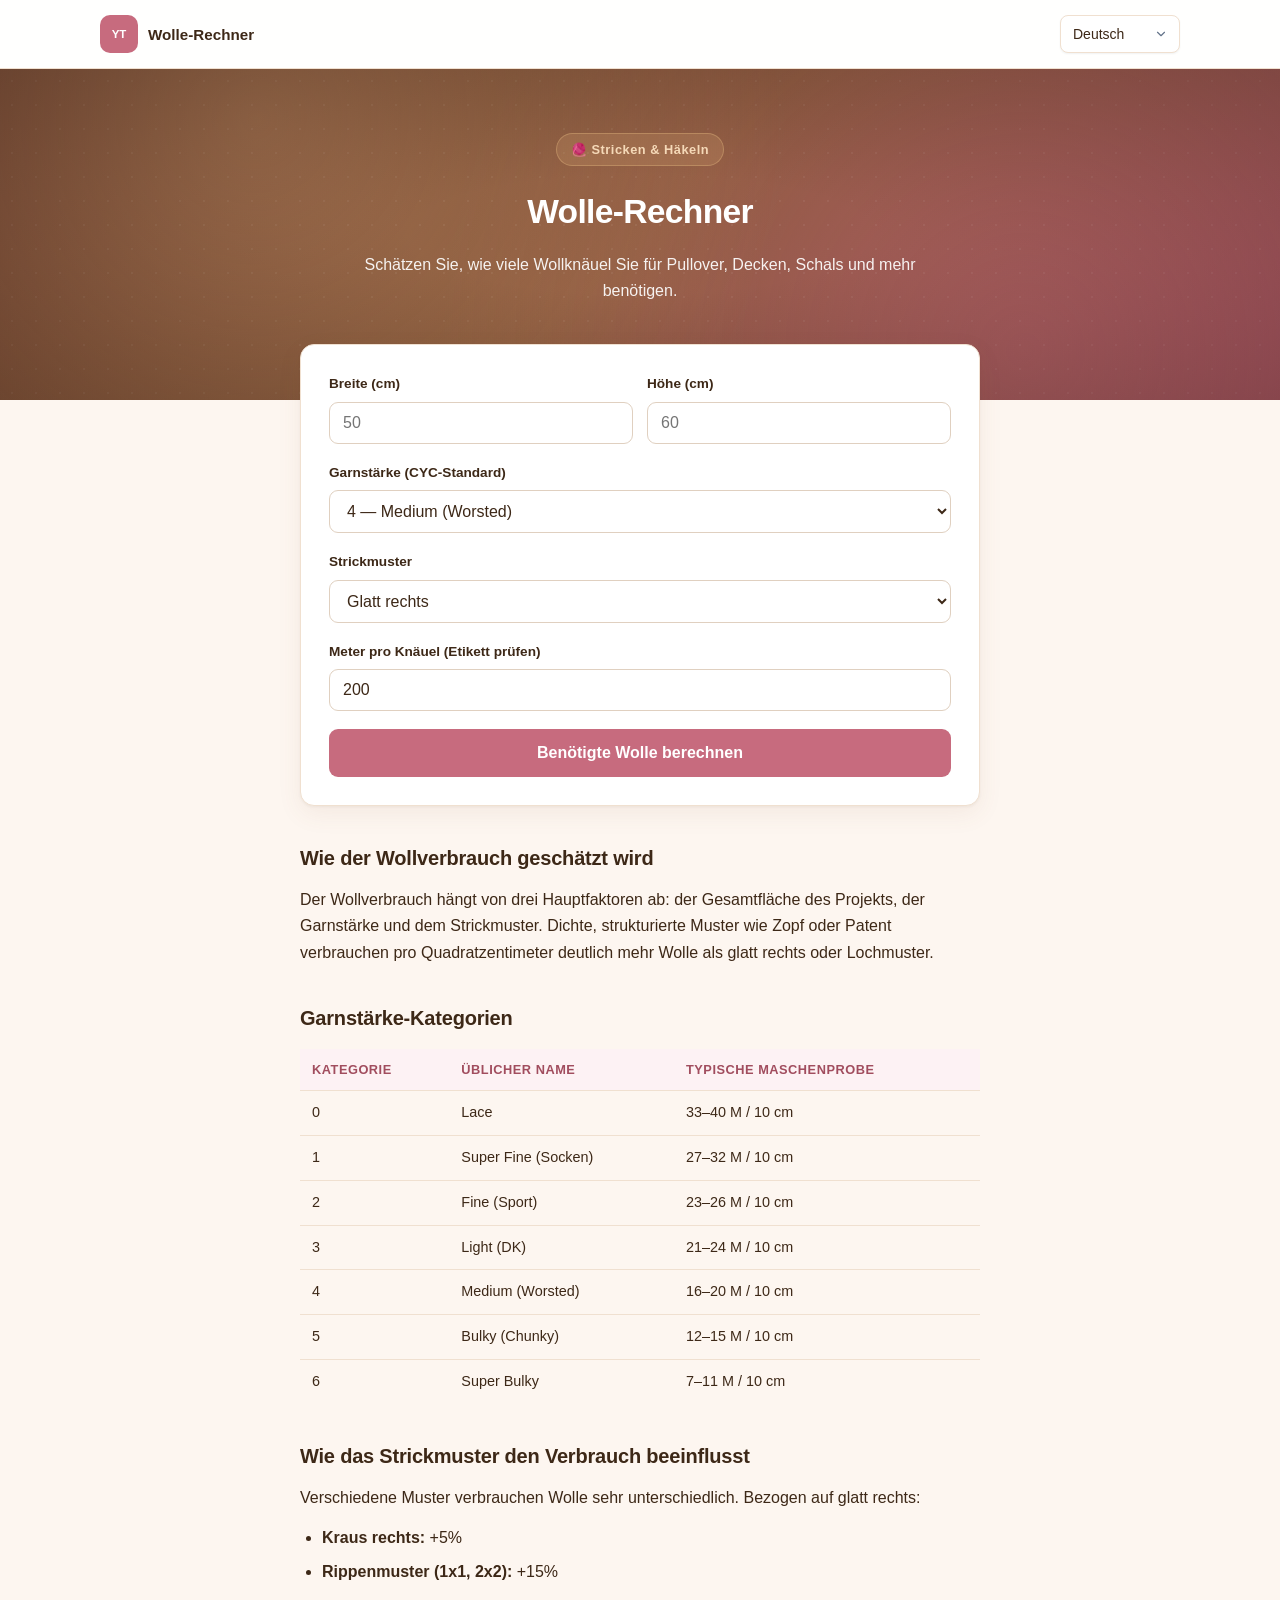
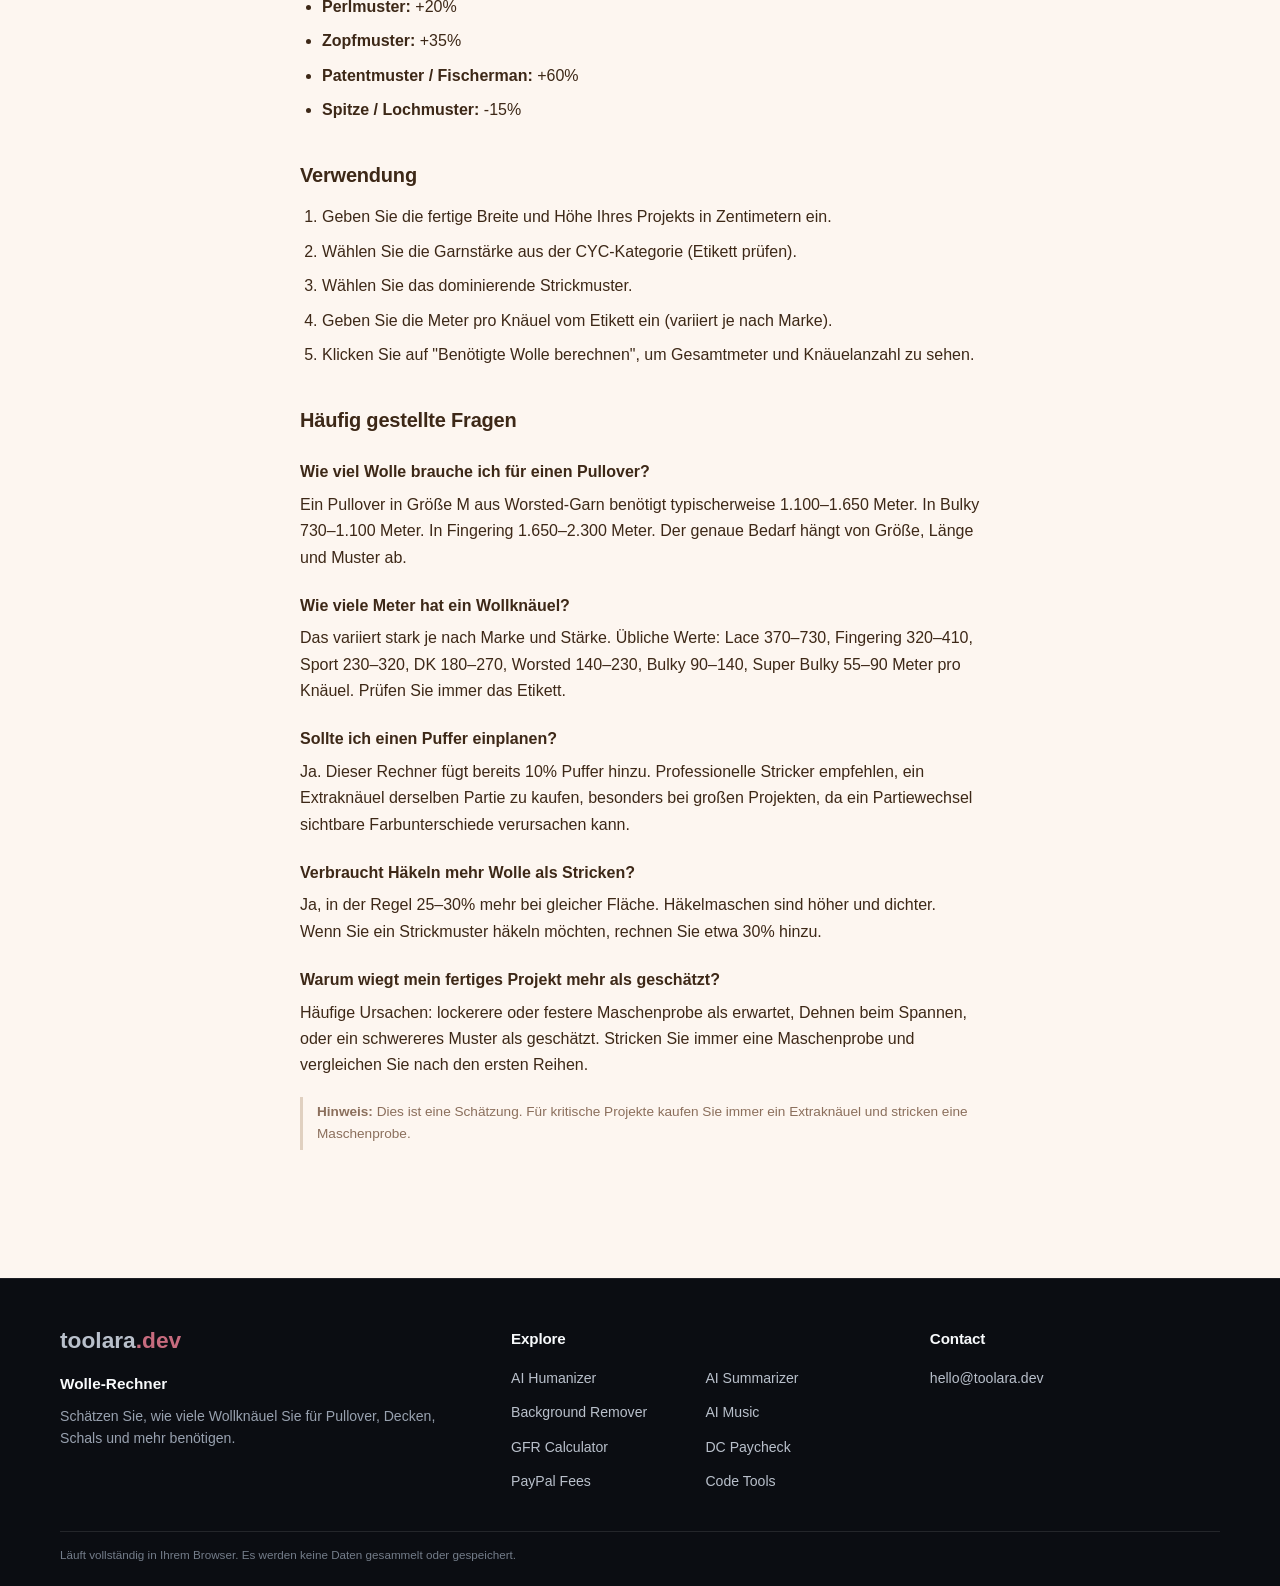
==== de/index.html @ 15fb98d1 "Use brand email in site contact links" ====
<!DOCTYPE html>
<html lang="de">
<head>
<meta charset="UTF-8">
<meta name="viewport" content="width=device-width, initial-scale=1.0">
<title>Wolle-Rechner — Wollknäuel für Strickprojekte schätzen</title>
<meta name="description" content="Kostenloser Wolle-Rechner. Geben Sie Projektgröße, Garnstärke, Strickmuster und Lauflänge pro Knäuel ein — der Rechner schätzt Garnmenge und Knäuelzahl inklusive Reserve. Für Pullover, Decken, Schals und mehr. Läuft vollständig im Browser, keine Datenübertragung.">
<meta name="keywords" content="yarn calculator, yarn yardage calculator, how much yarn do i need, yarn estimator, knitting yarn calculator, crochet yarn calculator">
<meta name="robots" content="index, follow, max-snippet:-1, max-image-preview:large">
<meta name="theme-color" content="#8b5a3c">

<link rel="canonical" href="https://yarn.toolara.dev/de/">
<link rel="alternate" hreflang="en" href="https://yarn.toolara.dev/">
<link rel="alternate" hreflang="zh-Hans" href="https://yarn.toolara.dev/zh/">
<link rel="alternate" hreflang="zh-Hant" href="https://yarn.toolara.dev/zh-tw/">
<link rel="alternate" hreflang="ja" href="https://yarn.toolara.dev/ja/">
<link rel="alternate" hreflang="ko" href="https://yarn.toolara.dev/ko/">
<link rel="alternate" hreflang="de" href="https://yarn.toolara.dev/de/">
<link rel="alternate" hreflang="ru" href="https://yarn.toolara.dev/ru/">
<link rel="alternate" hreflang="es" href="https://yarn.toolara.dev/es/">
<link rel="alternate" hreflang="x-default" href="https://yarn.toolara.dev/">

<meta property="og:type" content="website">
<meta property="og:title" content="Wolle-Rechner — Wollknäuel für Strickprojekte schätzen">
<meta property="og:description" content="Kostenloser Wolle-Rechner. Geben Sie Projektgröße, Garnstärke, Strickmuster und Lauflänge pro Knäuel ein — der Rechner schätzt Garnmenge und Knäuelzahl inklusive Reserve. Für Pullover, Decken, Schals und mehr. Läuft vollständig im Browser, keine Datenübertragung.">
<meta property="og:url" content="https://yarn.toolara.dev/de/">
<meta property="og:image" content="https://yarn.toolara.dev/og-image.png">
<meta property="og:image:width" content="1200">
<meta property="og:image:height" content="630">
<meta property="og:image:alt" content="Wolle-Rechner — Wollknäuel für Strickprojekte schätzen">
<meta property="og:locale" content="de_DE">
<meta name="twitter:card" content="summary_large_image">

<script type="application/ld+json">
{
  "@context": "https://schema.org",
  "@type": "WebApplication",
  "name": "Wolle-Rechner",
  "url": "https://yarn.toolara.dev/de/",
  "applicationCategory": "UtilityApplication",
  "operatingSystem": "Any",
  "inLanguage": "de",
  "description": "Kostenloser Wolle-Rechner. Geben Sie Projektgröße, Garnstärke, Strickmuster und Lauflänge pro Knäuel ein — der Rechner schätzt Garnmenge und Knäuelzahl inklusive Reserve. Für Pullover, Decken, Schals und mehr. Läuft vollständig im Browser, keine Datenübertragung.",
  "offers": { "@type": "Offer", "price": "0", "priceCurrency": "USD" }
}
</script>

<script>window.__FORCE_LANG__ = 'de';</script>
<link rel="stylesheet" href="/css/style.css">
</head>
<body>
<header class="site-header"><div class="site-header-inner"><a class="site-brand" href="/" aria-label="yarn-tree-calculator"><span class="site-brand-mark" aria-hidden="true">YT</span><span class="site-brand-name" data-i18n="title"></span></a><nav class="site-nav" aria-label="Site navigation"><select id="langSelect" onchange="setLang(this.value)" aria-label="Language">
      <option value="en">English</option>
      <option value="zh">简体中文</option>
      <option value="zh-TW">繁體中文</option>
      <option value="ja">日本語</option>
      <option value="ko">한국어</option>
      <option value="de">Deutsch</option>
      <option value="ru">Русский</option>
      <option value="es">Español</option>
    </select></nav></div></header>


<header class="hero">

  <div class="hero-inner">
    <div class="hero-badge" data-i18n="heroBadge">🧶 Stricken &amp; Häkeln</div>
    <h1 data-i18n="title">Wolle-Rechner</h1>
    <p data-i18n="subtitle">Schätzen Sie, wie viele Wollknäuel Sie für Pullover, Decken, Schals und mehr benötigen.</p>
  </div>
</header>

<main class="wrap">
  <section class="card">
    <h2 class="visually-hidden" data-i18n="calcHeading">Rechner</h2>

    <div class="row">
      <div>
        <label for="width" data-i18n="widthLabel">Breite (cm)</label>
        <input type="number" id="width" min="1" step="1" placeholder="50" inputmode="decimal">
      </div>
      <div>
        <label for="height" data-i18n="heightLabel">Höhe (cm)</label>
        <input type="number" id="height" min="1" step="1" placeholder="60" inputmode="decimal">
      </div>
    </div>

    <label for="weight" data-i18n="weightLabel">Garnstärke (CYC-Standard)</label>
    <select id="weight">
      <option value="lace" data-i18n="weightLace">0 — Lace</option>
      <option value="superfine" data-i18n="weightSuperfine">1 — Super Fine (Socken)</option>
      <option value="fine" data-i18n="weightFine">2 — Fine (Sport)</option>
      <option value="light" data-i18n="weightLight">3 — Light (DK)</option>
      <option value="medium" selected data-i18n="weightMedium">4 — Medium (Worsted)</option>
      <option value="bulky" data-i18n="weightBulky">5 — Bulky (Chunky)</option>
      <option value="superbulky" data-i18n="weightSuperbulky">6 — Super Bulky</option>
    </select>

    <label for="stitch" data-i18n="stitchLabel">Strickmuster</label>
    <select id="stitch">
      <option value="stockinette" selected data-i18n="stitchStockinette">Glatt rechts</option>
      <option value="garter" data-i18n="stitchGarter">Kraus rechts</option>
      <option value="ribbing" data-i18n="stitchRibbing">Rippenmuster (1x1, 2x2)</option>
      <option value="seed" data-i18n="stitchSeed">Perlmuster</option>
      <option value="cable" data-i18n="stitchCable">Zopfmuster</option>
      <option value="brioche" data-i18n="stitchBrioche">Patentmuster / Fischerman</option>
      <option value="lace" data-i18n="stitchLace">Spitze / Lochmuster</option>
    </select>

    <label for="skeinYardage" data-i18n="skeinLabel">Meter pro Knäuel (Etikett prüfen)</label>
    <input type="number" id="skeinYardage" min="10" step="10" placeholder="200" value="200" inputmode="decimal">

    <button class="calc" type="button" onclick="calculate()" data-i18n="calcBtn">Benötigte Wolle berechnen</button>

    <div id="result" role="region" aria-live="polite">
      <div class="result-label" data-i18n="resultLabel">Sie benötigen etwa</div>
      <div class="yardage"><span id="totalYards">—</span></div>
      <div class="freq-note" id="skeinNote"></div>

      <div class="breakdown">
        <div class="bd-row"><span data-i18n="bdArea">Projektfläche</span><strong id="bdArea">—</strong></div>
        <div data-i18n="bdWeight">Garnstärke</div>
        <div data-i18n="bdStitch">Strickmuster</div>
        <div data-i18n="bdBuffer">Puffer (10% hinzugefügt)</div>
        <div data-i18n="bdSkeins">Zu kaufende Knäuel</div>
      </div>
      <div class="result-disclaimer" data-i18n="resultDisclaimer">Nur eine Schätzung. Der tatsächliche Verbrauch hängt von Maschenprobe, Spannung und individuellem Stil ab. Kaufen Sie immer ein Knäuel extra.</div>
    </div>
  </section>

  <section>
    <h2 data-i18n="whatIsTitle">Wie der Wollverbrauch geschätzt wird</h2>
    <p data-i18n="whatIsText">Der Wollverbrauch hängt von drei Hauptfaktoren ab: der Gesamtfläche des Projekts, der Garnstärke und dem Strickmuster. Dichte, strukturierte Muster wie Zopf oder Patent verbrauchen pro Quadratzentimeter deutlich mehr Wolle als glatt rechts oder Lochmuster.</p>
  </section>

  <section>
    <h2 data-i18n="weightsTitle">Garnstärke-Kategorien</h2>
    <table>
      <thead>
        <tr><th data-i18n="thCat">Kategorie</th><th data-i18n="thName">Üblicher Name</th><th data-i18n="thGauge">Typische Maschenprobe</th></tr>
      </thead>
      <tbody>
        <tr><td>0</td><td data-i18n="weightLaceName">Lace</td><td>33–40 <span data-i18n="gaugeUnit">M / 10 cm</span></td></tr>
        <tr><td>1</td><td data-i18n="weightSuperfineName">Super Fine (Socken)</td><td>27–32 <span data-i18n="gaugeUnit">M / 10 cm</span></td></tr>
        <tr><td>2</td><td data-i18n="weightFineName">Fine (Sport)</td><td>23–26 <span data-i18n="gaugeUnit">M / 10 cm</span></td></tr>
        <tr><td>3</td><td data-i18n="weightLightName">Light (DK)</td><td>21–24 <span data-i18n="gaugeUnit">M / 10 cm</span></td></tr>
        <tr><td>4</td><td data-i18n="weightMediumName">Medium (Worsted)</td><td>16–20 <span data-i18n="gaugeUnit">M / 10 cm</span></td></tr>
        <tr><td>5</td><td data-i18n="weightBulkyName">Bulky (Chunky)</td><td>12–15 <span data-i18n="gaugeUnit">M / 10 cm</span></td></tr>
        <tr><td>6</td><td data-i18n="weightSuperbulkyName">Super Bulky</td><td>7–11 <span data-i18n="gaugeUnit">M / 10 cm</span></td></tr>
      </tbody>
    </table>
  </section>

  <section>
    <h2 data-i18n="patternsTitle">Wie das Strickmuster den Verbrauch beeinflusst</h2>
    <p data-i18n="patternsText">Verschiedene Muster verbrauchen Wolle sehr unterschiedlich. Bezogen auf glatt rechts:</p>
    <ul>
      <li data-i18n="patGarter"><strong>Kraus rechts:</strong> +5%</li>
      <li data-i18n="patRibbing"><strong>Rippenmuster (1x1, 2x2):</strong> +15%</li>
      <li data-i18n="patSeed"><strong>Perlmuster:</strong> +20%</li>
      <li data-i18n="patCable"><strong>Zopfmuster:</strong> +35%</li>
      <li data-i18n="patBrioche"><strong>Patentmuster / Fischerman:</strong> +60%</li>
      <li data-i18n="patLace"><strong>Spitze / Lochmuster:</strong> -15%</li>
    </ul>
  </section>

  <section>
    <h2 data-i18n="howToTitle">Verwendung</h2>
    <ol>
      <li data-i18n="howTo1">Geben Sie die fertige Breite und Höhe Ihres Projekts in Zentimetern ein.</li>
      <li data-i18n="howTo2">Wählen Sie die Garnstärke aus der CYC-Kategorie (Etikett prüfen).</li>
      <li data-i18n="howTo3">Wählen Sie das dominierende Strickmuster.</li>
      <li data-i18n="howTo4">Geben Sie die Meter pro Knäuel vom Etikett ein (variiert je nach Marke).</li>
      <li data-i18n="howTo5">Klicken Sie auf "Benötigte Wolle berechnen", um Gesamtmeter und Knäuelanzahl zu sehen.</li>
    </ol>
  </section>

  <section>
    <h2 data-i18n="faqTitle">Häufig gestellte Fragen</h2>
    <h3 data-i18n="faq1q">Wie viel Wolle brauche ich für einen Pullover?</h3>
    <p data-i18n="faq1a">Ein Pullover in Größe M aus Worsted-Garn benötigt typischerweise 1.100–1.650 Meter. In Bulky 730–1.100 Meter. In Fingering 1.650–2.300 Meter. Der genaue Bedarf hängt von Größe, Länge und Muster ab.</p>

    <h3 data-i18n="faq2q">Wie viele Meter hat ein Wollknäuel?</h3>
    <p data-i18n="faq2a">Das variiert stark je nach Marke und Stärke. Übliche Werte: Lace 370–730, Fingering 320–410, Sport 230–320, DK 180–270, Worsted 140–230, Bulky 90–140, Super Bulky 55–90 Meter pro Knäuel. Prüfen Sie immer das Etikett.</p>

    <h3 data-i18n="faq3q">Sollte ich einen Puffer einplanen?</h3>
    <p data-i18n="faq3a">Ja. Dieser Rechner fügt bereits 10% Puffer hinzu. Professionelle Stricker empfehlen, ein Extraknäuel derselben Partie zu kaufen, besonders bei großen Projekten, da ein Partiewechsel sichtbare Farbunterschiede verursachen kann.</p>

    <h3 data-i18n="faq4q">Verbraucht Häkeln mehr Wolle als Stricken?</h3>
    <p data-i18n="faq4a">Ja, in der Regel 25–30% mehr bei gleicher Fläche. Häkelmaschen sind höher und dichter. Wenn Sie ein Strickmuster häkeln möchten, rechnen Sie etwa 30% hinzu.</p>

    <h3 data-i18n="faq5q">Warum wiegt mein fertiges Projekt mehr als geschätzt?</h3>
    <p data-i18n="faq5a">Häufige Ursachen: lockerere oder festere Maschenprobe als erwartet, Dehnen beim Spannen, oder ein schwereres Muster als geschätzt. Stricken Sie immer eine Maschenprobe und vergleichen Sie nach den ersten Reihen.</p>

    <div class="disclaimer" data-i18n="disclaimer"><strong>Hinweis:</strong> Dies ist eine Schätzung. Für kritische Projekte kaufen Sie immer ein Extraknäuel und stricken eine Maschenprobe.</div>
  </section>
</main>

<footer class="footer site-footer">
<div class="site-footer-inner">
<div class="site-footer-grid">
<section class="site-footer-column">
<a class="site-footer-wordmark" href="https://toolara.dev/" aria-label="toolara.dev">toolara<span class="tld">.dev</span></a>
<p class="site-footer-site-name" data-i18n="title">Wolle-Rechner</p>
<p class="site-footer-description" data-i18n="subtitle">Schätzen Sie, wie viele Wollknäuel Sie für Pullover, Decken, Schals und mehr benötigen.</p>
</section>
<section class="site-footer-column"><h2 class="site-footer-heading">Explore</h2><nav class="site-footer-links" aria-label="Explore sites"><a href="https://humanize.toolara.dev/">AI Humanizer</a>
<a href="https://summarize.toolara.dev/">AI Summarizer</a>
<a href="https://background.toolara.dev/">Background Remover</a>
<a href="https://music.toolara.dev/">AI Music</a>
<a href="https://gfr.toolara.dev/">GFR Calculator</a>
<a href="https://dc-pay.toolara.dev/">DC Paycheck</a>
<a href="https://paypal.toolara.dev/">PayPal Fees</a>
<a href="https://devtools.toolara.dev/">Code Tools</a></nav></section>
<section class="site-footer-column"><h2 class="site-footer-heading">Contact</h2><p class="site-footer-contact"><a href="mailto:hello@toolara.dev">hello@toolara.dev</a></p></section>
</div>
<div class="site-footer-bottom"><p class="site-footer-privacy" data-i18n="footer">Läuft vollständig in Ihrem Browser. Es werden keine Daten gesammelt oder gespeichert.</p></div>
</div>
</footer>

<script src="/js/i18n.js"></script>
<script src="/js/calculator.js"></script>
</body>
</html>
---- css/style.css ----
:root {
  --bg: #fdf6f0; --card: #ffffff; --text: #3d2817; --muted: #8b6f5c;
  --accent: #c76b7e; --accent-dark: #a14d5e; --yarn: #8b5a3c; --gold: #d4a574;
  --border: #f0e0d0; --radius: 14px;
  --shadow: 0 1px 3px rgba(61,40,23,0.05), 0 8px 24px rgba(139,90,60,0.08);
}
* { box-sizing: border-box; }
html { scroll-behavior: smooth; }
body { margin: 0; font-family: -apple-system, BlinkMacSystemFont, "Segoe UI", "PingFang SC", "Hiragino Sans GB", "Microsoft YaHei", "Noto Sans CJK SC", Roboto, sans-serif; background: var(--bg); color: var(--text); line-height: 1.65; -webkit-font-smoothing: antialiased; }
.visually-hidden { position: absolute; width: 1px; height: 1px; padding: 0; margin: -1px; overflow: hidden; clip: rect(0,0,0,0); white-space: nowrap; border: 0; }

/* ---------- Hero ---------- */
.hero {
  position: relative;
  overflow: hidden;
  color: #fff;
  padding: 64px 20px 96px;
  background:
    radial-gradient(circle at 20% 15%, rgba(212,165,116,0.35) 0%, transparent 50%),
    radial-gradient(circle at 80% 85%, rgba(199,107,126,0.32) 0%, transparent 55%),
    linear-gradient(135deg, #6b3d2e 0%, #8b5a3c 50%, #a14d5e 100%);
}
.hero::before {
  content: "";
  position: absolute; inset: 0;
  background-image:
    radial-gradient(rgba(255,255,255,0.08) 1.5px, transparent 1.5px);
  background-size: 24px 24px;
  opacity: 0.7;
  pointer-events: none;
}
.hero::after {
  content: "";
  position: absolute; inset: 0;
  background: radial-gradient(ellipse at center, transparent 25%, rgba(61,40,23,0.30) 100%);
  pointer-events: none;
}
.hero-inner { max-width: 720px; margin: 0 auto; position: relative; z-index: 2; text-align: center; }
.hero-badge {
  display: inline-block;
  background: rgba(212,165,116,0.22);
  border: 1px solid rgba(212,165,116,0.5);
  color: #f5d9b8;
  padding: 5px 14px;
  border-radius: 999px;
  font-size: 0.8rem;
  font-weight: 600;
  letter-spacing: 0.04em;
  margin-bottom: 18px;
}
.hero h1 { font-size: 2.1rem; margin: 0 0 12px; font-weight: 800; letter-spacing: -0.02em; }
.hero p { margin: 0 auto; opacity: 0.92; font-size: 1rem; max-width: 560px; }

/* ---------- Lang switcher ---------- */
.lang-switch { position: absolute; top: 16px; right: 16px; z-index: 3; }
.lang-switch select {
  appearance: none; -webkit-appearance: none;
  background-color: rgba(255,255,255,0.15);
  background-image: url("data:image/svg+xml;charset=UTF-8,%3csvg xmlns='http://www.w3.org/2000/svg' viewBox='0 0 24 24' fill='none' stroke='white' stroke-width='2' stroke-linecap='round' stroke-linejoin='round'%3e%3cpolyline points='6 9 12 15 18 9'%3e%3c/polyline%3e%3c/svg%3e");
  background-repeat: no-repeat; background-position: right 10px center; background-size: 14px;
  border: 1px solid rgba(255,255,255,0.3);
  color: #fff; padding: 7px 32px 7px 12px; border-radius: 8px;
  font-size: 0.85rem; font-family: inherit; cursor: pointer;
}
.lang-switch select:hover { background-color: rgba(255,255,255,0.28); }
.lang-switch select option { color: #3d2817; background: #fff; }

/* ---------- Layout ---------- */
.wrap { max-width: 720px; margin: -56px auto 0; padding: 0 20px 64px; position: relative; z-index: 2; }
.card { background: var(--card); border: 1px solid var(--border); border-radius: var(--radius); padding: 28px; margin-bottom: 22px; box-shadow: var(--shadow); }

label { display: block; font-weight: 600; font-size: 0.85rem; margin-bottom: 6px; }
input, select { width: 100%; padding: 11px 13px; border: 1px solid #e0d0c0; border-radius: 9px; font-size: 1rem; margin-bottom: 18px; background: #fff; color: var(--text); transition: border-color 0.15s, box-shadow 0.15s; font-family: inherit; }
input:focus, select:focus { outline: none; border-color: var(--accent); box-shadow: 0 0 0 3px rgba(199,107,126,0.15); }
.row { display: flex; gap: 14px; }
.row > div { flex: 1; }
button.calc { width: 100%; padding: 15px; background: var(--accent); color: #fff; border: none; border-radius: 9px; font-size: 1rem; font-weight: 600; cursor: pointer; transition: background 0.15s, transform 0.1s; font-family: inherit; }
button.calc:hover { background: var(--accent-dark); }
button.calc:active { transform: scale(0.99); }

/* ---------- Result ---------- */
#result { margin-top: 24px; padding: 24px; border-radius: 14px; background: linear-gradient(135deg, #fdf2f4 0%, #fdf6f0 100%); border: 2px solid var(--accent); display: none; animation: fadeIn 0.35s ease; }
#result.show { display: block; }
@keyframes fadeIn { from { opacity: 0; transform: translateY(8px); } to { opacity: 1; transform: none; } }
.result-label { font-size: 0.78rem; text-transform: uppercase; letter-spacing: 0.07em; font-weight: 700; color: #a14d5e; margin-bottom: 4px; }
.yardage { font-size: 2.8rem; font-weight: 800; color: #6b3d2e; line-height: 1; letter-spacing: -0.02em; }
.yardage::after { content: " yards"; font-size: 1rem; font-weight: 500; color: var(--muted); margin-left: 6px; }
.freq-note { font-size: 0.9rem; color: #a14d5e; margin-top: 8px; font-weight: 600; }
.breakdown { margin-top: 20px; padding-top: 16px; border-top: 1px solid rgba(199,107,126,0.20); }
.bd-row { display: flex; justify-content: space-between; padding: 6px 0; font-size: 0.9rem; color: #6b3d2e; }
.bd-row strong { color: #3d2817; font-weight: 600; }
.result-disclaimer { margin-top: 16px; padding-top: 12px; border-top: 1px solid rgba(199,107,126,0.15); font-size: 0.78rem; color: var(--muted); }

/* ---------- Content ---------- */
h2 { font-size: 1.25rem; margin: 36px 0 12px; letter-spacing: -0.01em; }
h3 { font-size: 1rem; margin: 22px 0 6px; }
p { margin: 0 0 14px; }
ul, ol { margin: 0 0 16px; padding-left: 22px; }
li { margin-bottom: 8px; line-height: 1.65; }
table { width: 100%; border-collapse: collapse; font-size: 0.9rem; margin: 14px 0; }
th, td { text-align: left; padding: 10px 12px; border-bottom: 1px solid #f0e0d0; }
th { background: #fdf2f4; font-weight: 600; font-size: 0.8rem; text-transform: uppercase; letter-spacing: 0.04em; color: #a14d5e; }
tr:last-child td { border-bottom: none; }
.disclaimer { font-size: 0.85rem; color: var(--muted); border-left: 3px solid #e0d0c0; padding: 4px 0 4px 14px; margin-top: 18px; }
.footer { text-align: center; font-size: 0.8rem; color: var(--muted); padding: 24px 20px 48px; }

@media (max-width: 560px) {
  .hero { padding: 48px 16px 80px; }
  .hero h1 { font-size: 1.5rem; }
  .lang-switch { position: static; display: flex; justify-content: center; margin-bottom: 16px; }
  .wrap { padding: 0 14px 48px; }
  .card { padding: 20px; }
  .row { flex-direction: column; gap: 0; }
  .yardage { font-size: 2.2rem; }
}
/* Toolara site navigation */
.site-header { position: relative; z-index: 10; background: rgba(255,255,255,0.96); border-bottom: 1px solid var(--border, #e2e8f0); }
.site-header-inner { max-width: 1120px; min-height: 68px; margin: 0 auto; padding: 10px 20px; display: flex; align-items: center; justify-content: space-between; gap: 20px; }
.site-brand { min-width: 0; display: flex; align-items: center; gap: 10px; color: var(--text, #0f1c2e); text-decoration: none; font-weight: 700; }
.site-brand-mark { width: 38px; height: 38px; flex: 0 0 38px; display: grid; place-items: center; border-radius: 10px; background: var(--accent, #2563eb); color: #fff; font-size: 0.72rem; font-weight: 800; }
.site-brand-name { font-size: 0.95rem; line-height: 1.25; }
.site-nav { display: flex; align-items: center; gap: 10px; }
.site-nav-link { padding: 8px 12px; border: 1px solid var(--border, #e2e8f0); border-radius: 8px; background: #fff; color: var(--accent-dark, var(--accent, #1d4ed8)); text-decoration: none; white-space: nowrap; font-size: 0.875rem; font-weight: 650; transition: background 0.15s, border-color 0.15s; }
.site-nav-link:hover { background: var(--bg, #f8fafc); border-color: var(--accent, #2563eb); }
.site-nav select { appearance: none; -webkit-appearance: none; width: auto; min-width: 120px; height: 38px; margin: 0; padding: 8px 34px 8px 12px; border: 1px solid var(--border, #e2e8f0); border-radius: 8px; background-color: #fff; background-image: url("data:image/svg+xml;charset=UTF-8,%3csvg xmlns='http://www.w3.org/2000/svg' viewBox='0 0 24 24' fill='none' stroke='%2364748b' stroke-width='2' stroke-linecap='round' stroke-linejoin='round'%3e%3cpolyline points='6 9 12 15 18 9'%3e%3c/polyline%3e%3c/svg%3e"); background-repeat: no-repeat; background-position: right 11px center; background-size: 14px; color: var(--text, #0f1c2e); font-family: inherit; font-size: 0.875rem; line-height: 1.2; cursor: pointer; box-shadow: 0 1px 2px rgba(15, 28, 46, 0.06); transition: border-color 0.15s, box-shadow 0.15s; }
.site-nav select:hover { border-color: var(--accent, #2563eb); }
.site-nav select:focus-visible { outline: 2px solid var(--accent, #2563eb); outline-offset: 2px; }
.site-nav select option { color: #0f1c2e; background: #fff; }
@media (max-width: 560px) {
  .site-header-inner { min-height: 0; padding: 10px 14px; flex-wrap: wrap; gap: 10px; }
  .site-brand { flex: 1 1 100%; }
  .site-nav { width: 100%; justify-content: space-between; gap: 8px; }
  .site-nav select { min-width: 118px; }
}

.site-footer { margin-top: 64px !important; padding: 48px 24px 22px !important; background: #0b0d12 !important; border-top: 1px solid rgba(255,255,255,0.08) !important; color: #a6adbb !important; text-align: left !important; font-size: 0.88rem !important; line-height: 1.6; }
.site-footer-inner { max-width: 1160px; margin: 0 auto; }
.site-footer-grid { display: grid; grid-template-columns: minmax(0,1.25fr) minmax(280px,1.15fr) minmax(220px,0.9fr); gap: 48px; }
.site-footer-column { min-width: 0; }
.site-footer-wordmark { display: inline-flex; align-items: baseline; color: #f8fafc !important; font-size: 1.42rem; font-weight: 850; line-height: 1.15; text-decoration: none; }
.site-footer-wordmark .tld { color: var(--accent, #3b82f6); }
.site-footer-site-name { margin: 18px 0 0 !important; color: #f8fafc; font-size: 0.96rem; font-weight: 700; }
.site-footer-heading { margin: 0 0 16px !important; color: #f8fafc; font-size: 0.95rem; font-weight: 650; }
.site-footer-description { max-width: 420px; margin: 8px 0 0 !important; color: #98a1af; }
.site-footer-links { display: grid; grid-template-columns: repeat(2,minmax(0,1fr)); gap: 12px 18px; }
.site-footer-contact { margin: 0 !important; color: #b9c0cb; overflow-wrap: anywhere; }
.site-footer a { color: #b9c0cb !important; text-decoration: none; }
.site-footer a:hover { color: #fff !important; text-decoration: underline; }
.site-footer-bottom { margin-top: 38px; padding-top: 14px; border-top: 1px solid rgba(255,255,255,0.1); color: #747d8a; font-size: 0.73rem; line-height: 1.5; }
.site-footer-bottom p { margin: 0; }
@media (max-width: 960px) { .site-footer-grid { grid-template-columns: repeat(2,minmax(0,1fr)); gap: 34px; } .site-footer-column:first-child { grid-column: 1 / -1; } }
@media (max-width: 760px) { .site-footer { padding: 36px 20px 20px !important; } .site-footer-grid { grid-template-columns: 1fr; gap: 28px; } .site-footer-column:first-child { grid-column: auto; } .site-footer-links { gap: 10px 14px; } .site-footer-bottom { margin-top: 28px; } }
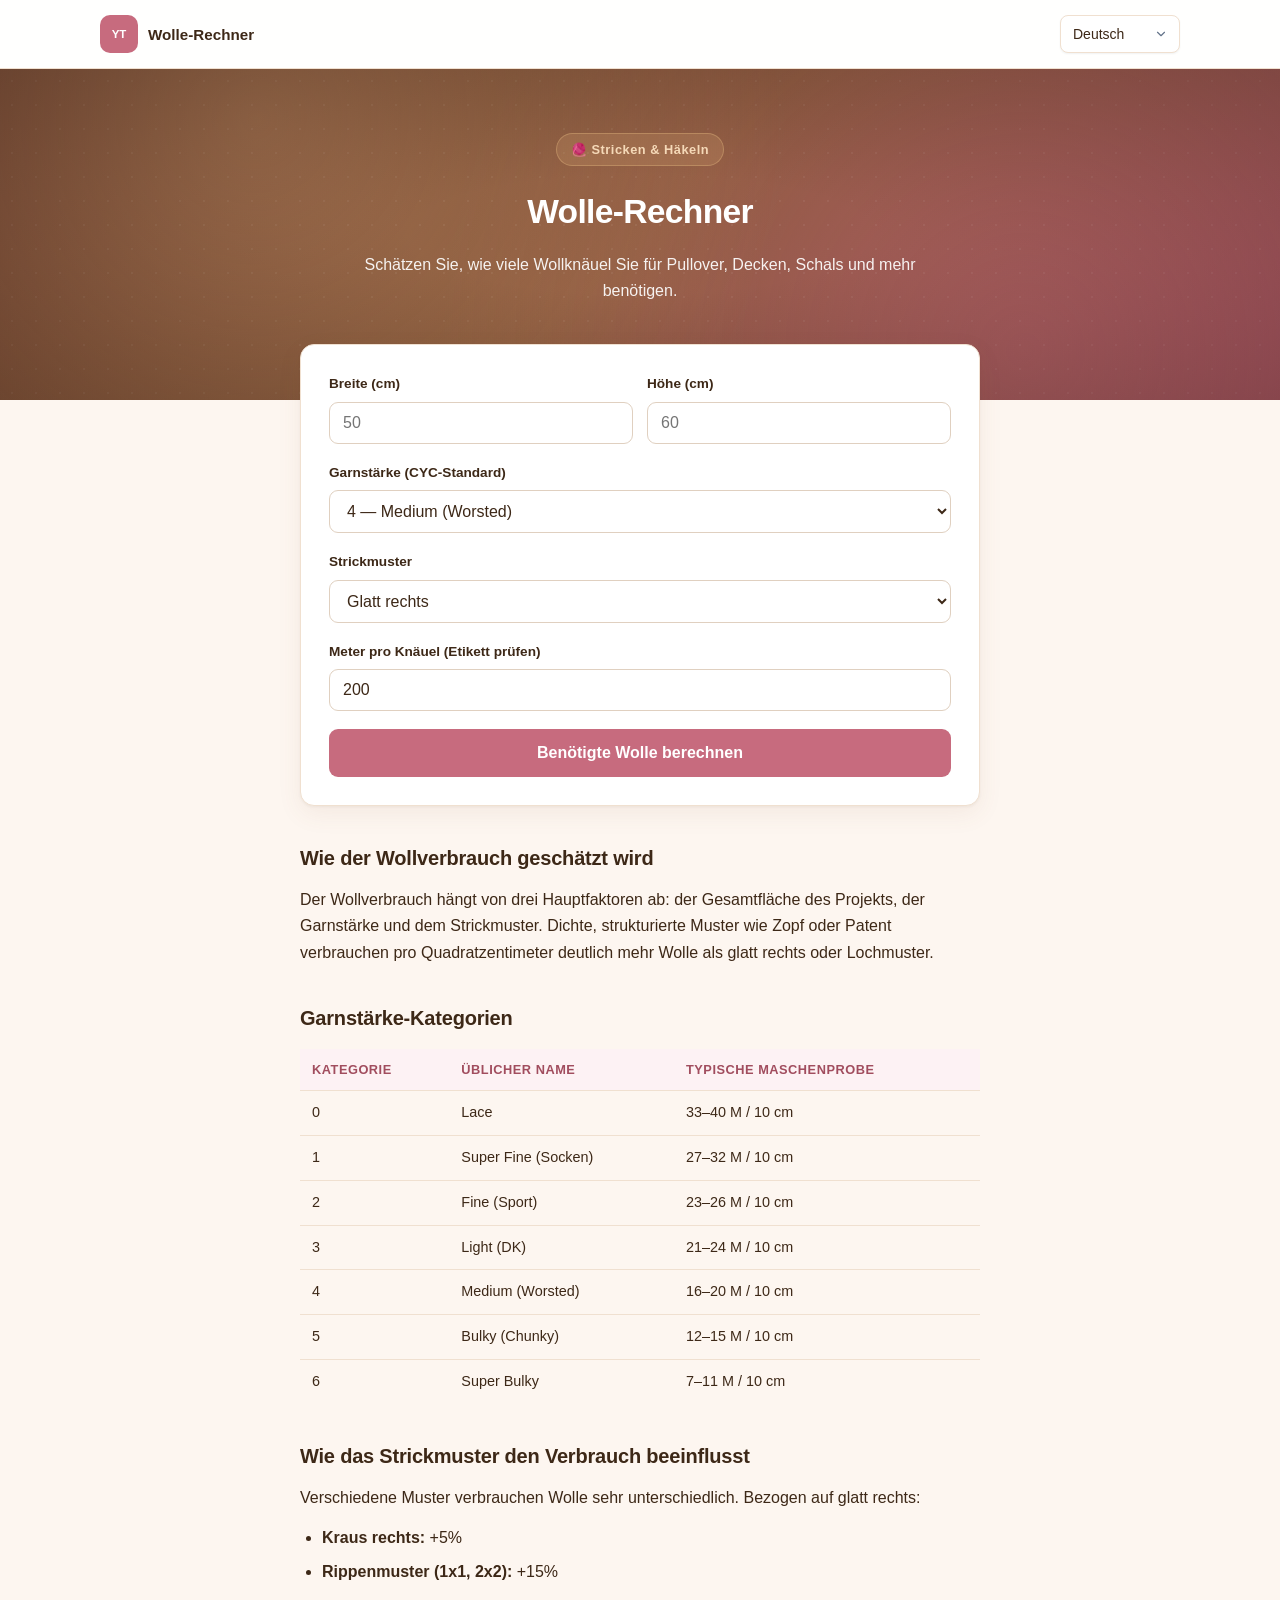
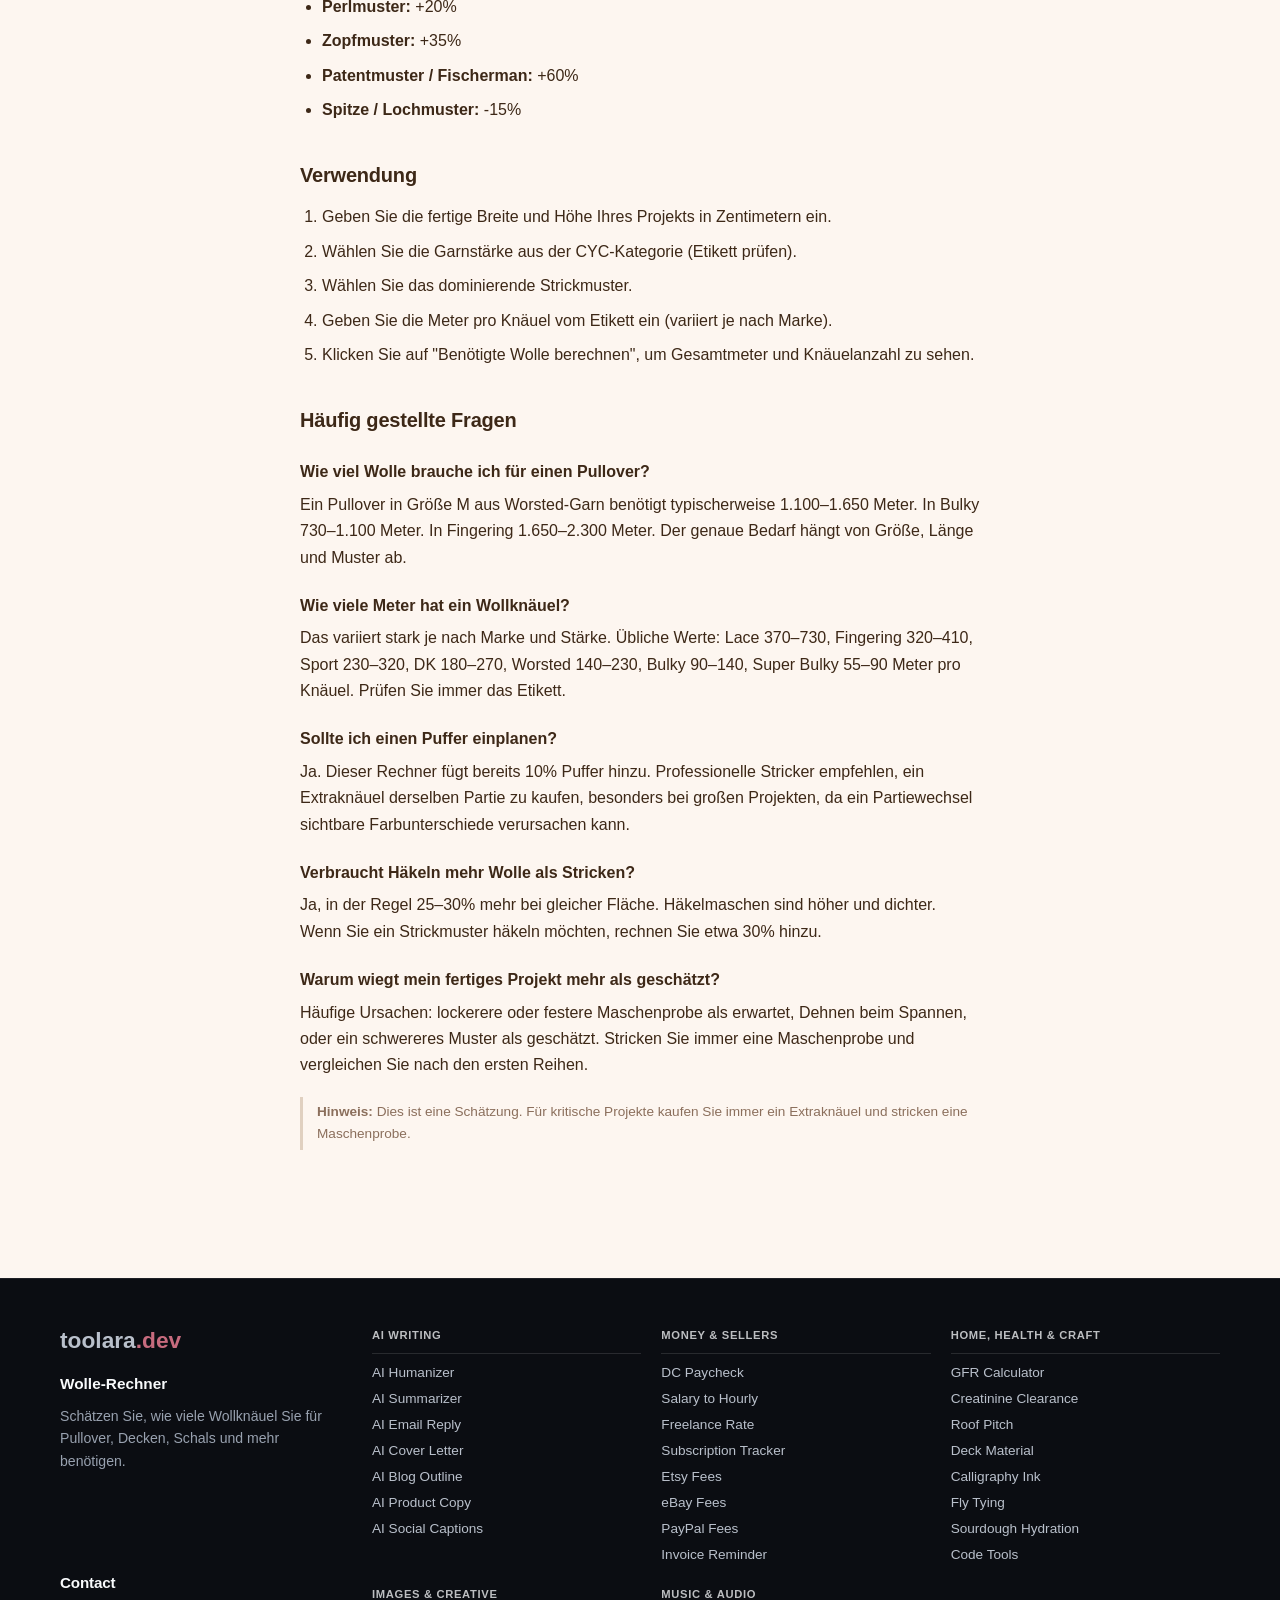
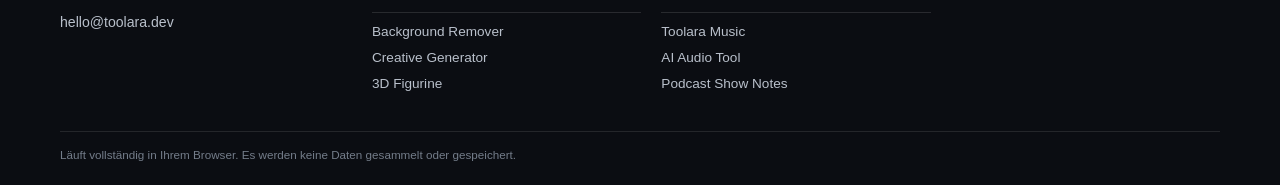
==== commit 10a17063: "Regroup footer navigation across sibling tools" ====
--- a/de/index.html
+++ b/de/index.html
@@ -47,6 +47,18 @@
 
 <script>window.__FORCE_LANG__ = 'de';</script>
 <link rel="stylesheet" href="/css/style.css">
+<style id="footer-groups-css">
+.site-footer-grid{grid-template-columns:minmax(0,0.85fr) minmax(0,2.65fr)!important;gap:40px!important}
+.site-footer-column:nth-child(2){grid-row:1/span 2!important}
+.site-footer-column:nth-child(3){grid-column:1!important;grid-row:2!important}
+.site-footer-explore{display:grid;grid-template-columns:repeat(3,minmax(0,1fr));gap:22px 20px;align-content:start}
+.site-footer-group{min-width:0}
+.site-footer-group-title{margin:0 0 9px;padding-bottom:8px;border-bottom:1px solid rgba(255,255,255,0.16);color:#f8fafc;font-size:0.7rem;font-weight:700;letter-spacing:0.06em;text-transform:uppercase;opacity:.75}
+.site-footer-group .site-footer-links{display:grid!important;grid-template-columns:minmax(0,1fr)!important;gap:7px;font-size:0.85rem;line-height:1.4}
+@media(max-width:960px){.site-footer-grid{grid-template-columns:1fr!important;gap:30px!important}
+.site-footer-column:nth-child(2){grid-row:auto!important}.site-footer-column:nth-child(3){grid-column:auto!important;grid-row:auto!important}
+.site-footer-explore{grid-template-columns:repeat(2,minmax(0,1fr))}}
+</style>
 </head>
 <body>
 <header class="site-header"><div class="site-header-inner"><a class="site-brand" href="/" aria-label="yarn-tree-calculator"><span class="site-brand-mark" aria-hidden="true">YT</span><span class="site-brand-name" data-i18n="title"></span></a><nav class="site-nav" aria-label="Site navigation"><select id="langSelect" onchange="setLang(this.value)" aria-label="Language">
@@ -204,14 +216,7 @@
 <p class="site-footer-site-name" data-i18n="title">Wolle-Rechner</p>
 <p class="site-footer-description" data-i18n="subtitle">Schätzen Sie, wie viele Wollknäuel Sie für Pullover, Decken, Schals und mehr benötigen.</p>
 </section>
-<section class="site-footer-column"><h2 class="site-footer-heading">Explore</h2><nav class="site-footer-links" aria-label="Explore sites"><a href="https://humanize.toolara.dev/">AI Humanizer</a>
-<a href="https://summarize.toolara.dev/">AI Summarizer</a>
-<a href="https://background.toolara.dev/">Background Remover</a>
-<a href="https://music.toolara.dev/">AI Music</a>
-<a href="https://gfr.toolara.dev/">GFR Calculator</a>
-<a href="https://dc-pay.toolara.dev/">DC Paycheck</a>
-<a href="https://paypal.toolara.dev/">PayPal Fees</a>
-<a href="https://devtools.toolara.dev/">Code Tools</a></nav></section>
+<section class="site-footer-column"><div class="site-footer-explore"><div class="site-footer-group"><h2 class="site-footer-group-title">AI writing</h2><nav class="site-footer-links" aria-label="AI writing sites"><a href="https://humanize.toolara.dev/">AI Humanizer</a><a href="https://summarize.toolara.dev/">AI Summarizer</a><a href="https://emailreply.toolara.dev/">AI Email Reply</a><a href="https://coverletter.toolara.dev/">AI Cover Letter</a><a href="https://blogoutline.toolara.dev/">AI Blog Outline</a><a href="https://productcopy.toolara.dev/">AI Product Copy</a><a href="https://captions.toolara.dev/">AI Social Captions</a></nav></div><div class="site-footer-group"><h2 class="site-footer-group-title">Money &amp; sellers</h2><nav class="site-footer-links" aria-label="Money &amp; sellers sites"><a href="https://dc-pay.toolara.dev/">DC Paycheck</a><a href="https://salary.toolara.dev/">Salary to Hourly</a><a href="https://freelance.toolara.dev/">Freelance Rate</a><a href="https://subscriptions.toolara.dev/">Subscription Tracker</a><a href="https://etsy.toolara.dev/">Etsy Fees</a><a href="https://ebay.toolara.dev/">eBay Fees</a><a href="https://paypal.toolara.dev/">PayPal Fees</a><a href="https://invoices.toolara.dev/">Invoice Reminder</a></nav></div><div class="site-footer-group"><h2 class="site-footer-group-title">Home, health &amp; craft</h2><nav class="site-footer-links" aria-label="Home, health &amp; craft sites"><a href="https://gfr.toolara.dev/">GFR Calculator</a><a href="https://crcl.toolara.dev/">Creatinine Clearance</a><a href="https://roof.toolara.dev/">Roof Pitch</a><a href="https://deck.toolara.dev/">Deck Material</a><a href="https://calligraphy.toolara.dev/">Calligraphy Ink</a><a href="https://flytying.toolara.dev/">Fly Tying</a><a href="https://sourdough.toolara.dev/">Sourdough Hydration</a><a href="https://devtools.toolara.dev/">Code Tools</a></nav></div><div class="site-footer-group"><h2 class="site-footer-group-title">Images &amp; creative</h2><nav class="site-footer-links" aria-label="Images &amp; creative sites"><a href="https://background.toolara.dev/">Background Remover</a><a href="https://creative.toolara.dev/">Creative Generator</a><a href="https://figurine.toolara.dev/">3D Figurine</a></nav></div><div class="site-footer-group"><h2 class="site-footer-group-title">Music &amp; audio</h2><nav class="site-footer-links" aria-label="Music &amp; audio sites"><a href="https://music.toolara.dev/">Toolara Music</a><a href="https://audio.toolara.dev/">AI Audio Tool</a><a href="https://podcast.toolara.dev/">Podcast Show Notes</a></nav></div></div></section>
 <section class="site-footer-column"><h2 class="site-footer-heading">Contact</h2><p class="site-footer-contact"><a href="mailto:hello@toolara.dev">hello@toolara.dev</a></p></section>
 </div>
 <div class="site-footer-bottom"><p class="site-footer-privacy" data-i18n="footer">Läuft vollständig in Ihrem Browser. Es werden keine Daten gesammelt oder gespeichert.</p></div>
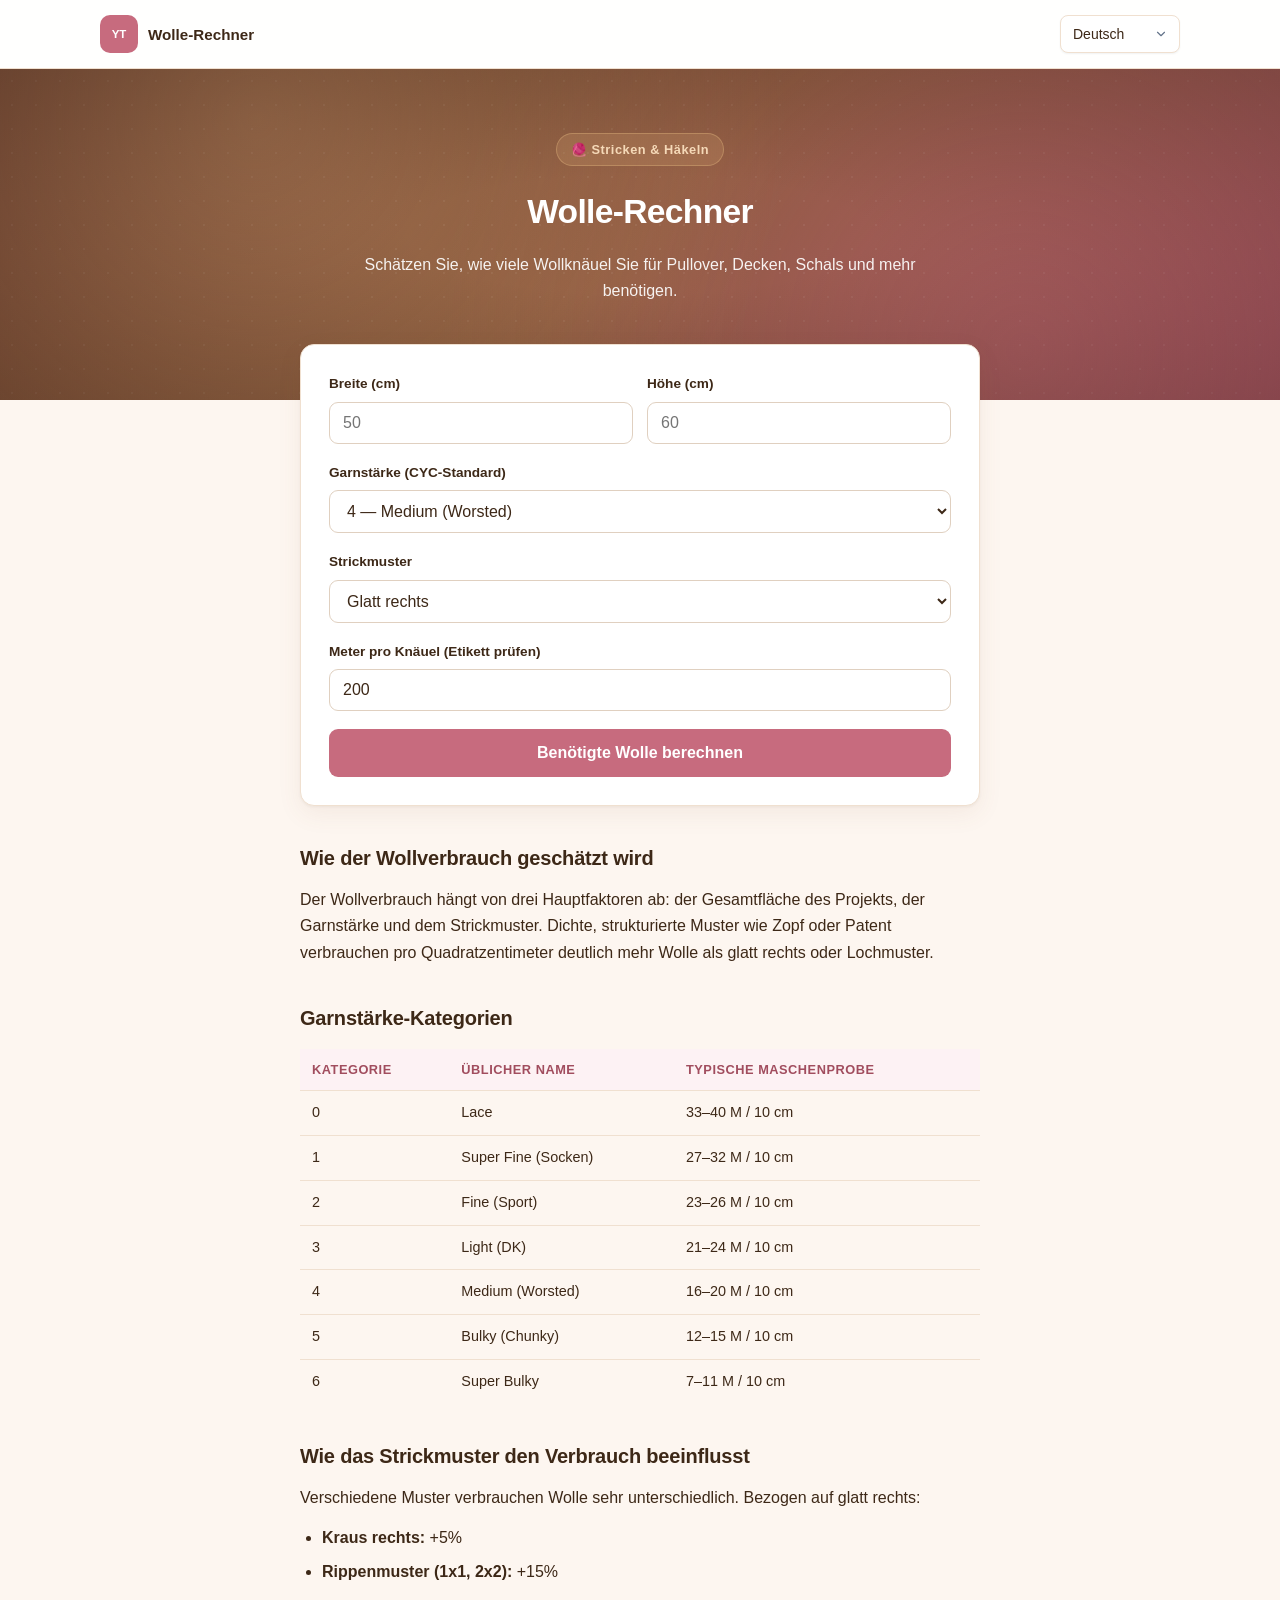
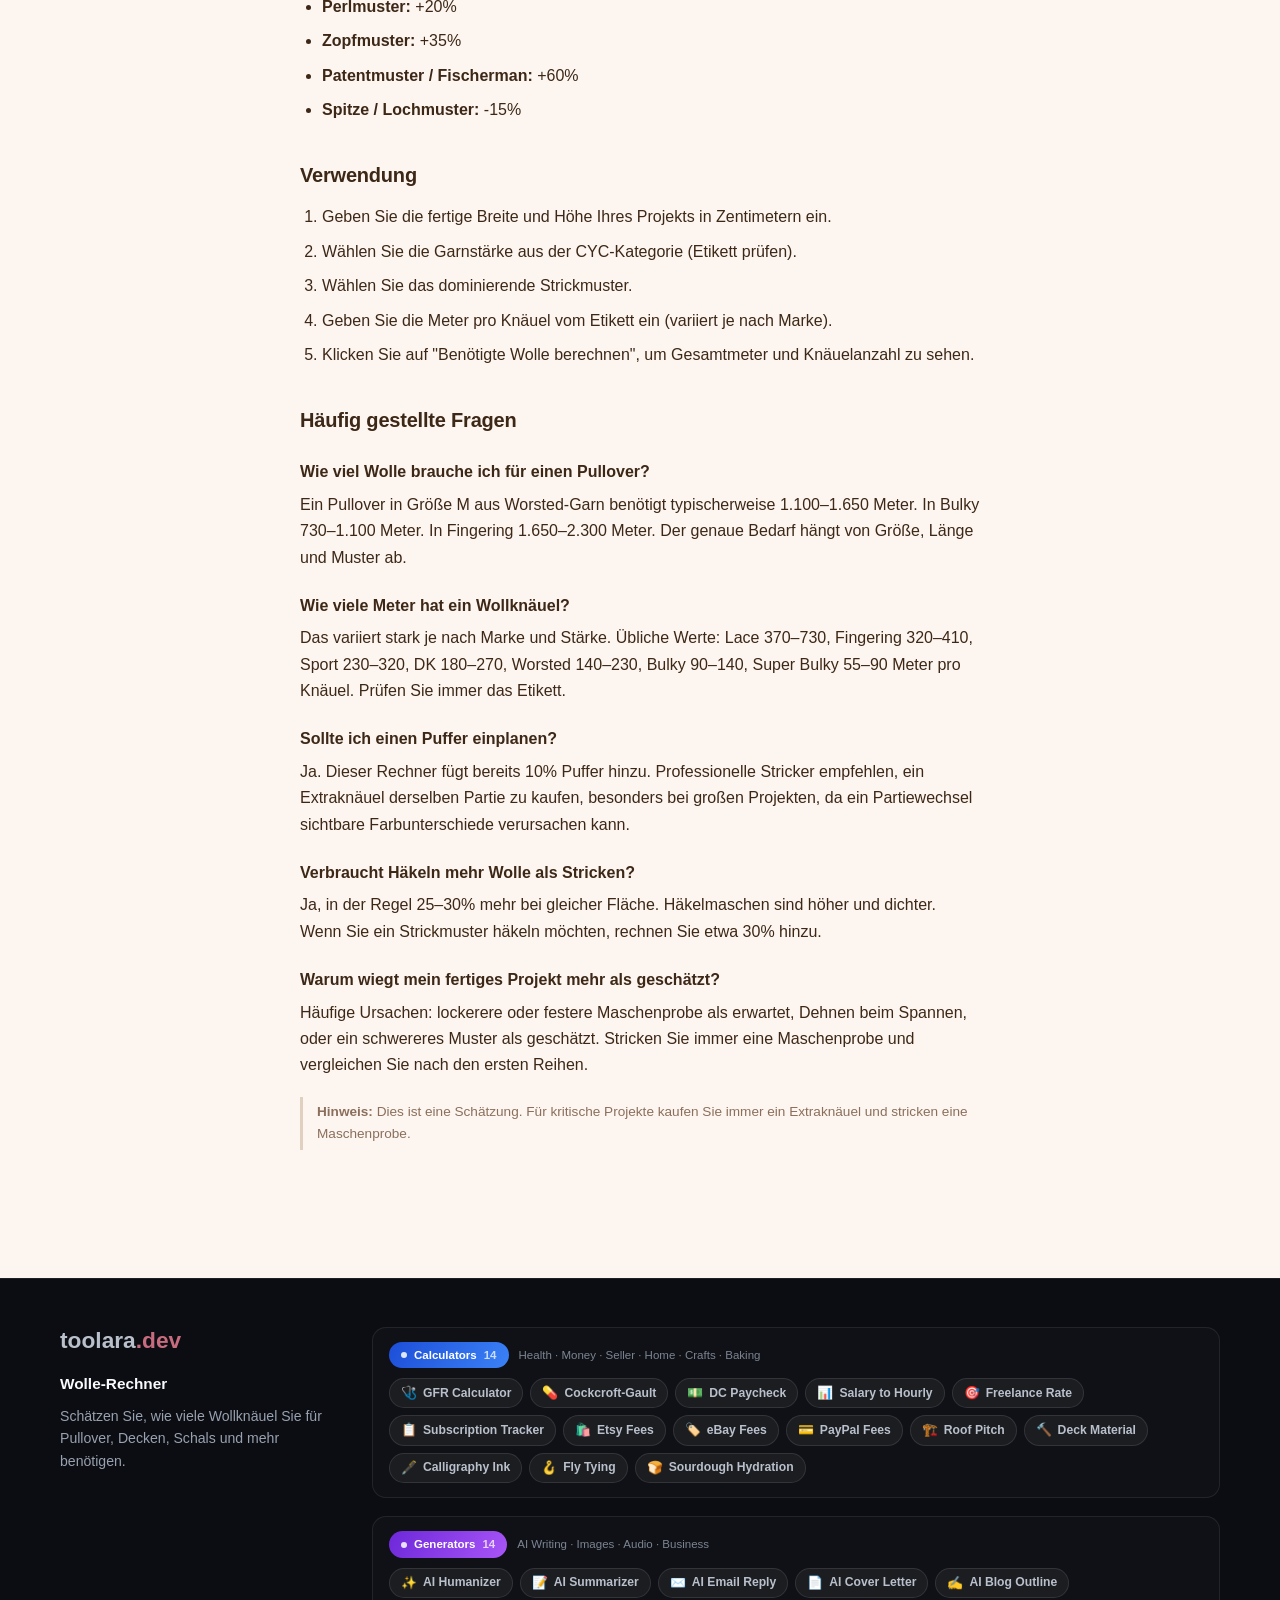
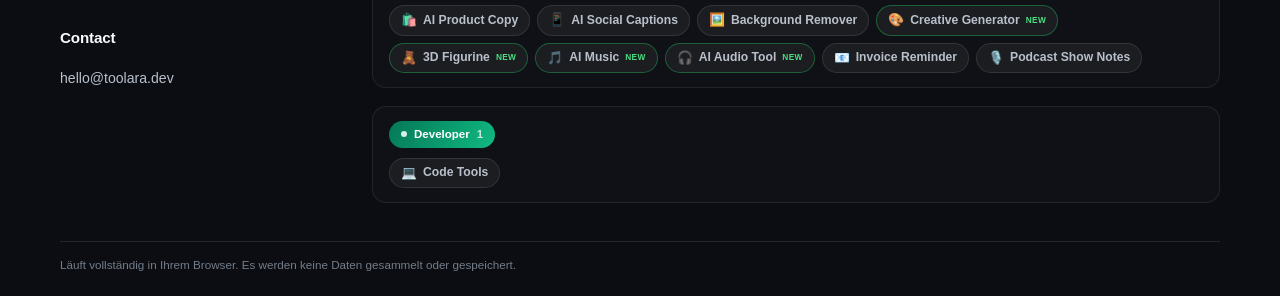
==== commit 4370ce52: "Update footer tool links to pill cloud style" ====
--- a/de/index.html
+++ b/de/index.html
@@ -59,7 +59,25 @@
 .site-footer-column:nth-child(2){grid-row:auto!important}.site-footer-column:nth-child(3){grid-column:auto!important;grid-row:auto!important}
 .site-footer-explore{grid-template-columns:repeat(2,minmax(0,1fr))}}
 </style>
-</head>
+<style id="fc-cloud-css">
+.fc-clouds{display:grid;gap:18px}
+.fc-cat{border:1px solid rgba(255,255,255,0.08);border-radius:14px;padding:14px 16px;background:rgba(255,255,255,0.02)}
+.fc-head{display:flex;align-items:center;gap:10px;margin-bottom:10px;flex-wrap:wrap}
+.fc-chip{display:inline-flex;align-items:center;gap:7px;font-size:0.72rem;font-weight:700;color:#fff;padding:4px 12px;border-radius:999px}
+.fc-chip::before{content:"";width:6px;height:6px;border-radius:50%;background:rgba(255,255,255,0.85)}
+.fc-chip.calc{background:linear-gradient(120deg,#1d4ed8,#3b82f6)}
+.fc-chip.gen{background:linear-gradient(120deg,#6d28d9,#a855f7)}
+.fc-chip.dev{background:linear-gradient(120deg,#047857,#10b981)}
+.fc-chip .n{opacity:0.75;font-weight:600}
+.fc-desc{font-size:0.72rem;color:#7c8593}
+.fc-cloud{display:flex;flex-wrap:wrap;gap:7px}
+.fc-cloud a{display:inline-flex;align-items:center;gap:6px;font-size:0.76rem;font-weight:600;color:#c3cad4;background:rgba(255,255,255,0.05);border:1px solid rgba(255,255,255,0.1);border-radius:999px;padding:4px 11px;transition:all 0.15s}
+.fc-cloud a:hover{color:#fff;background:rgba(59,130,246,0.18);border-color:rgba(59,130,246,0.45);text-decoration:none}
+.fc-cloud a .em{font-size:0.8rem}
+.fc-cloud a.fc-new{border-color:rgba(34,197,94,0.4)}
+.fc-cloud a.fc-new::after{content:"NEW";font-size:0.52rem;font-weight:800;letter-spacing:0.04em;color:#4ade80}
+@media(max-width:760px){.fc-cat{padding:12px 12px}}
+</style></head>
 <body>
 <header class="site-header"><div class="site-header-inner"><a class="site-brand" href="/" aria-label="yarn-tree-calculator"><span class="site-brand-mark" aria-hidden="true">YT</span><span class="site-brand-name" data-i18n="title"></span></a><nav class="site-nav" aria-label="Site navigation"><select id="langSelect" onchange="setLang(this.value)" aria-label="Language">
       <option value="en">English</option>
@@ -216,7 +234,7 @@
 <p class="site-footer-site-name" data-i18n="title">Wolle-Rechner</p>
 <p class="site-footer-description" data-i18n="subtitle">Schätzen Sie, wie viele Wollknäuel Sie für Pullover, Decken, Schals und mehr benötigen.</p>
 </section>
-<section class="site-footer-column"><div class="site-footer-explore"><div class="site-footer-group"><h2 class="site-footer-group-title">AI writing</h2><nav class="site-footer-links" aria-label="AI writing sites"><a href="https://humanize.toolara.dev/">AI Humanizer</a><a href="https://summarize.toolara.dev/">AI Summarizer</a><a href="https://emailreply.toolara.dev/">AI Email Reply</a><a href="https://coverletter.toolara.dev/">AI Cover Letter</a><a href="https://blogoutline.toolara.dev/">AI Blog Outline</a><a href="https://productcopy.toolara.dev/">AI Product Copy</a><a href="https://captions.toolara.dev/">AI Social Captions</a></nav></div><div class="site-footer-group"><h2 class="site-footer-group-title">Money &amp; sellers</h2><nav class="site-footer-links" aria-label="Money &amp; sellers sites"><a href="https://dc-pay.toolara.dev/">DC Paycheck</a><a href="https://salary.toolara.dev/">Salary to Hourly</a><a href="https://freelance.toolara.dev/">Freelance Rate</a><a href="https://subscriptions.toolara.dev/">Subscription Tracker</a><a href="https://etsy.toolara.dev/">Etsy Fees</a><a href="https://ebay.toolara.dev/">eBay Fees</a><a href="https://paypal.toolara.dev/">PayPal Fees</a><a href="https://invoices.toolara.dev/">Invoice Reminder</a></nav></div><div class="site-footer-group"><h2 class="site-footer-group-title">Home, health &amp; craft</h2><nav class="site-footer-links" aria-label="Home, health &amp; craft sites"><a href="https://gfr.toolara.dev/">GFR Calculator</a><a href="https://crcl.toolara.dev/">Creatinine Clearance</a><a href="https://roof.toolara.dev/">Roof Pitch</a><a href="https://deck.toolara.dev/">Deck Material</a><a href="https://calligraphy.toolara.dev/">Calligraphy Ink</a><a href="https://flytying.toolara.dev/">Fly Tying</a><a href="https://sourdough.toolara.dev/">Sourdough Hydration</a><a href="https://devtools.toolara.dev/">Code Tools</a></nav></div><div class="site-footer-group"><h2 class="site-footer-group-title">Images &amp; creative</h2><nav class="site-footer-links" aria-label="Images &amp; creative sites"><a href="https://background.toolara.dev/">Background Remover</a><a href="https://creative.toolara.dev/">Creative Generator</a><a href="https://figurine.toolara.dev/">3D Figurine</a></nav></div><div class="site-footer-group"><h2 class="site-footer-group-title">Music &amp; audio</h2><nav class="site-footer-links" aria-label="Music &amp; audio sites"><a href="https://music.toolara.dev/">Toolara Music</a><a href="https://audio.toolara.dev/">AI Audio Tool</a><a href="https://podcast.toolara.dev/">Podcast Show Notes</a></nav></div></div></section>
+<section class="site-footer-column"><div class="fc-clouds"><div class="fc-cat"><div class="fc-head"><span class="fc-chip calc">Calculators <span class="n">14</span></span><span class="fc-desc">Health · Money · Seller · Home · Crafts · Baking</span></div><div class="fc-cloud"><a href="https://gfr.toolara.dev/"><span class="em">🩺</span>GFR Calculator</a><a href="https://crcl.toolara.dev/"><span class="em">💊</span>Cockcroft-Gault</a><a href="https://dc-pay.toolara.dev/"><span class="em">💵</span>DC Paycheck</a><a href="https://salary.toolara.dev/"><span class="em">📊</span>Salary to Hourly</a><a href="https://freelance.toolara.dev/"><span class="em">🎯</span>Freelance Rate</a><a href="https://subscriptions.toolara.dev/"><span class="em">📋</span>Subscription Tracker</a><a href="https://etsy.toolara.dev/"><span class="em">🛍️</span>Etsy Fees</a><a href="https://ebay.toolara.dev/"><span class="em">🏷️</span>eBay Fees</a><a href="https://paypal.toolara.dev/"><span class="em">💳</span>PayPal Fees</a><a href="https://roof.toolara.dev/"><span class="em">🏗️</span>Roof Pitch</a><a href="https://deck.toolara.dev/"><span class="em">🔨</span>Deck Material</a><a href="https://calligraphy.toolara.dev/"><span class="em">🖋️</span>Calligraphy Ink</a><a href="https://flytying.toolara.dev/"><span class="em">🪝</span>Fly Tying</a><a href="https://sourdough.toolara.dev/"><span class="em">🍞</span>Sourdough Hydration</a></div></div><div class="fc-cat"><div class="fc-head"><span class="fc-chip gen">Generators <span class="n">14</span></span><span class="fc-desc">AI Writing · Images · Audio · Business</span></div><div class="fc-cloud"><a href="https://humanize.toolara.dev/"><span class="em">✨</span>AI Humanizer</a><a href="https://summarize.toolara.dev/"><span class="em">📝</span>AI Summarizer</a><a href="https://emailreply.toolara.dev/"><span class="em">✉️</span>AI Email Reply</a><a href="https://coverletter.toolara.dev/"><span class="em">📄</span>AI Cover Letter</a><a href="https://blogoutline.toolara.dev/"><span class="em">✍️</span>AI Blog Outline</a><a href="https://productcopy.toolara.dev/"><span class="em">🛍️</span>AI Product Copy</a><a href="https://captions.toolara.dev/"><span class="em">📱</span>AI Social Captions</a><a href="https://background.toolara.dev/"><span class="em">🖼️</span>Background Remover</a><a href="https://creative.toolara.dev/" class="fc-new"><span class="em">🎨</span>Creative Generator</a><a href="https://figurine.toolara.dev/" class="fc-new"><span class="em">🧸</span>3D Figurine</a><a href="https://music.toolara.dev/" class="fc-new"><span class="em">🎵</span>AI Music</a><a href="https://audio.toolara.dev/" class="fc-new"><span class="em">🎧</span>AI Audio Tool</a><a href="https://invoices.toolara.dev/"><span class="em">📧</span>Invoice Reminder</a><a href="https://podcast.toolara.dev/"><span class="em">🎙️</span>Podcast Show Notes</a></div></div><div class="fc-cat"><div class="fc-head"><span class="fc-chip dev">Developer <span class="n">1</span></span></div><div class="fc-cloud"><a href="https://devtools.toolara.dev/"><span class="em">💻</span>Code Tools</a></div></div></div></section>
 <section class="site-footer-column"><h2 class="site-footer-heading">Contact</h2><p class="site-footer-contact"><a href="mailto:hello@toolara.dev">hello@toolara.dev</a></p></section>
 </div>
 <div class="site-footer-bottom"><p class="site-footer-privacy" data-i18n="footer">Läuft vollständig in Ihrem Browser. Es werden keine Daten gesammelt oder gespeichert.</p></div>
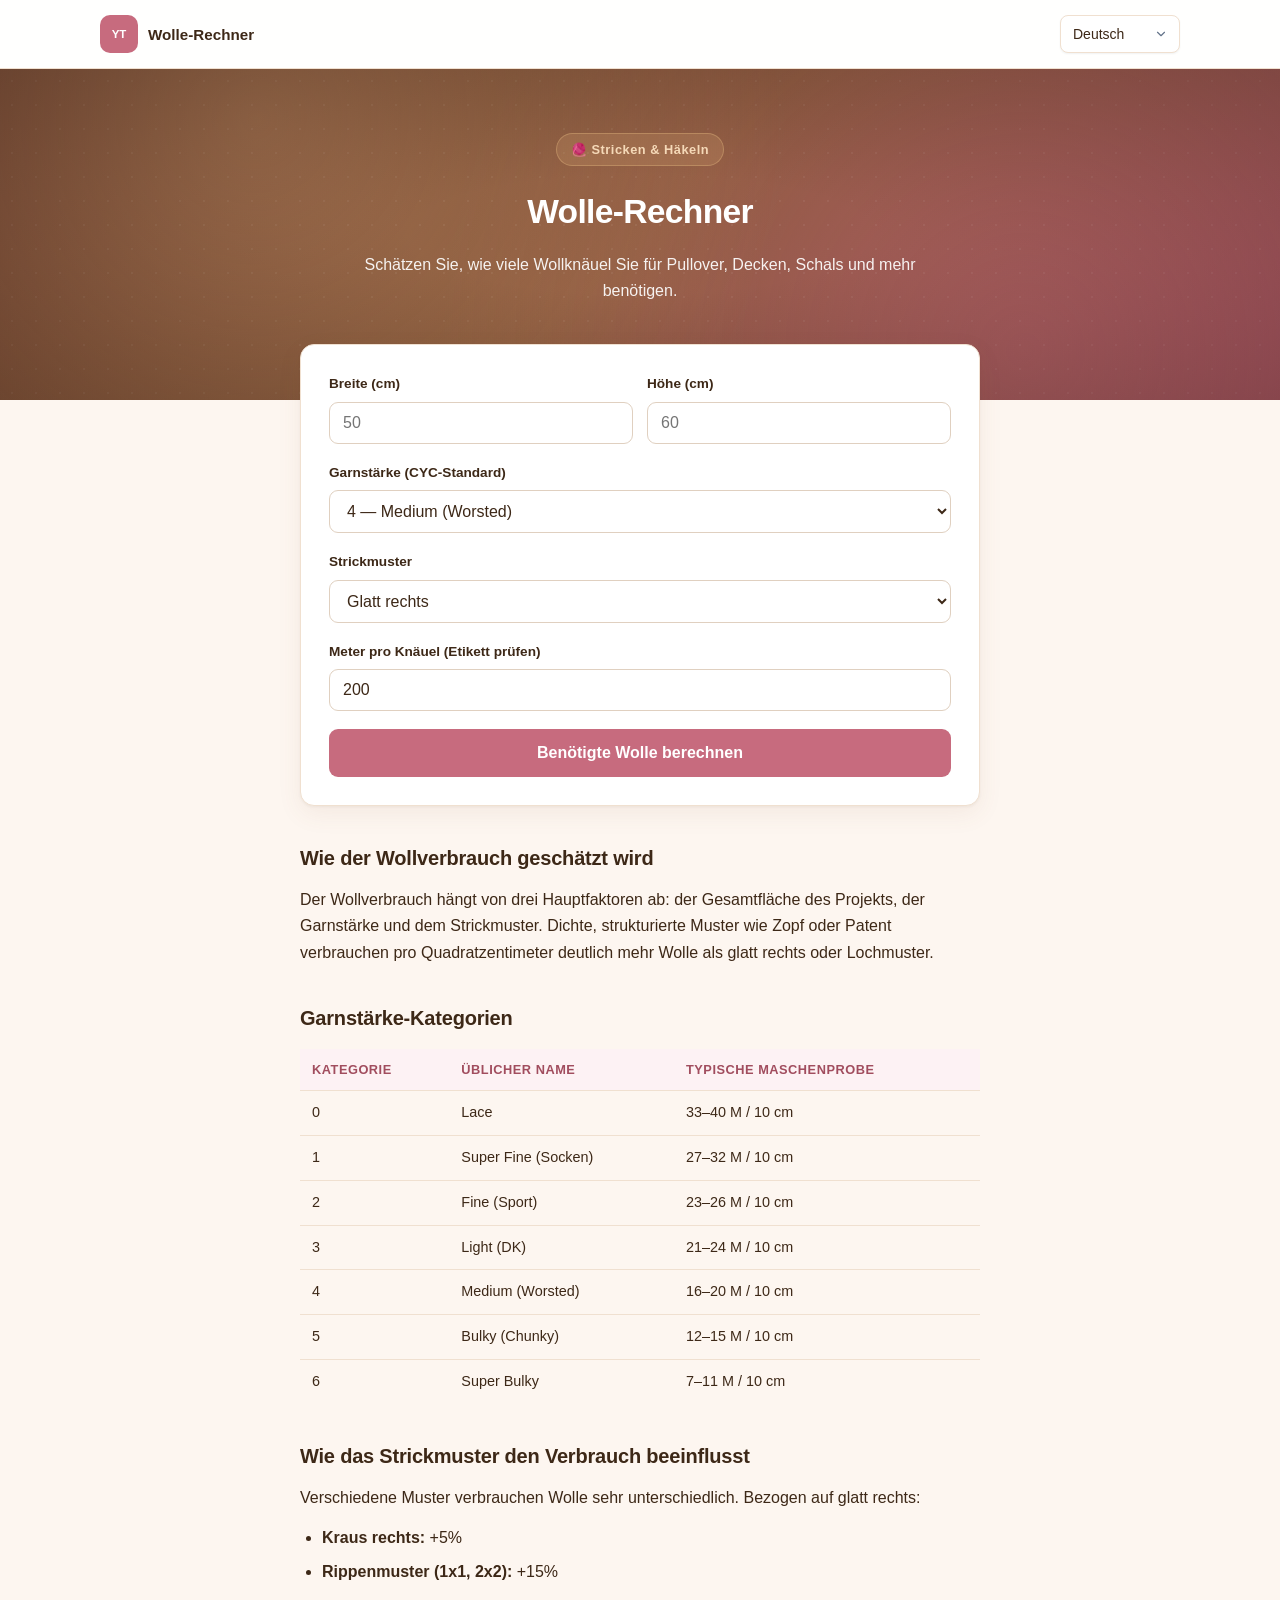
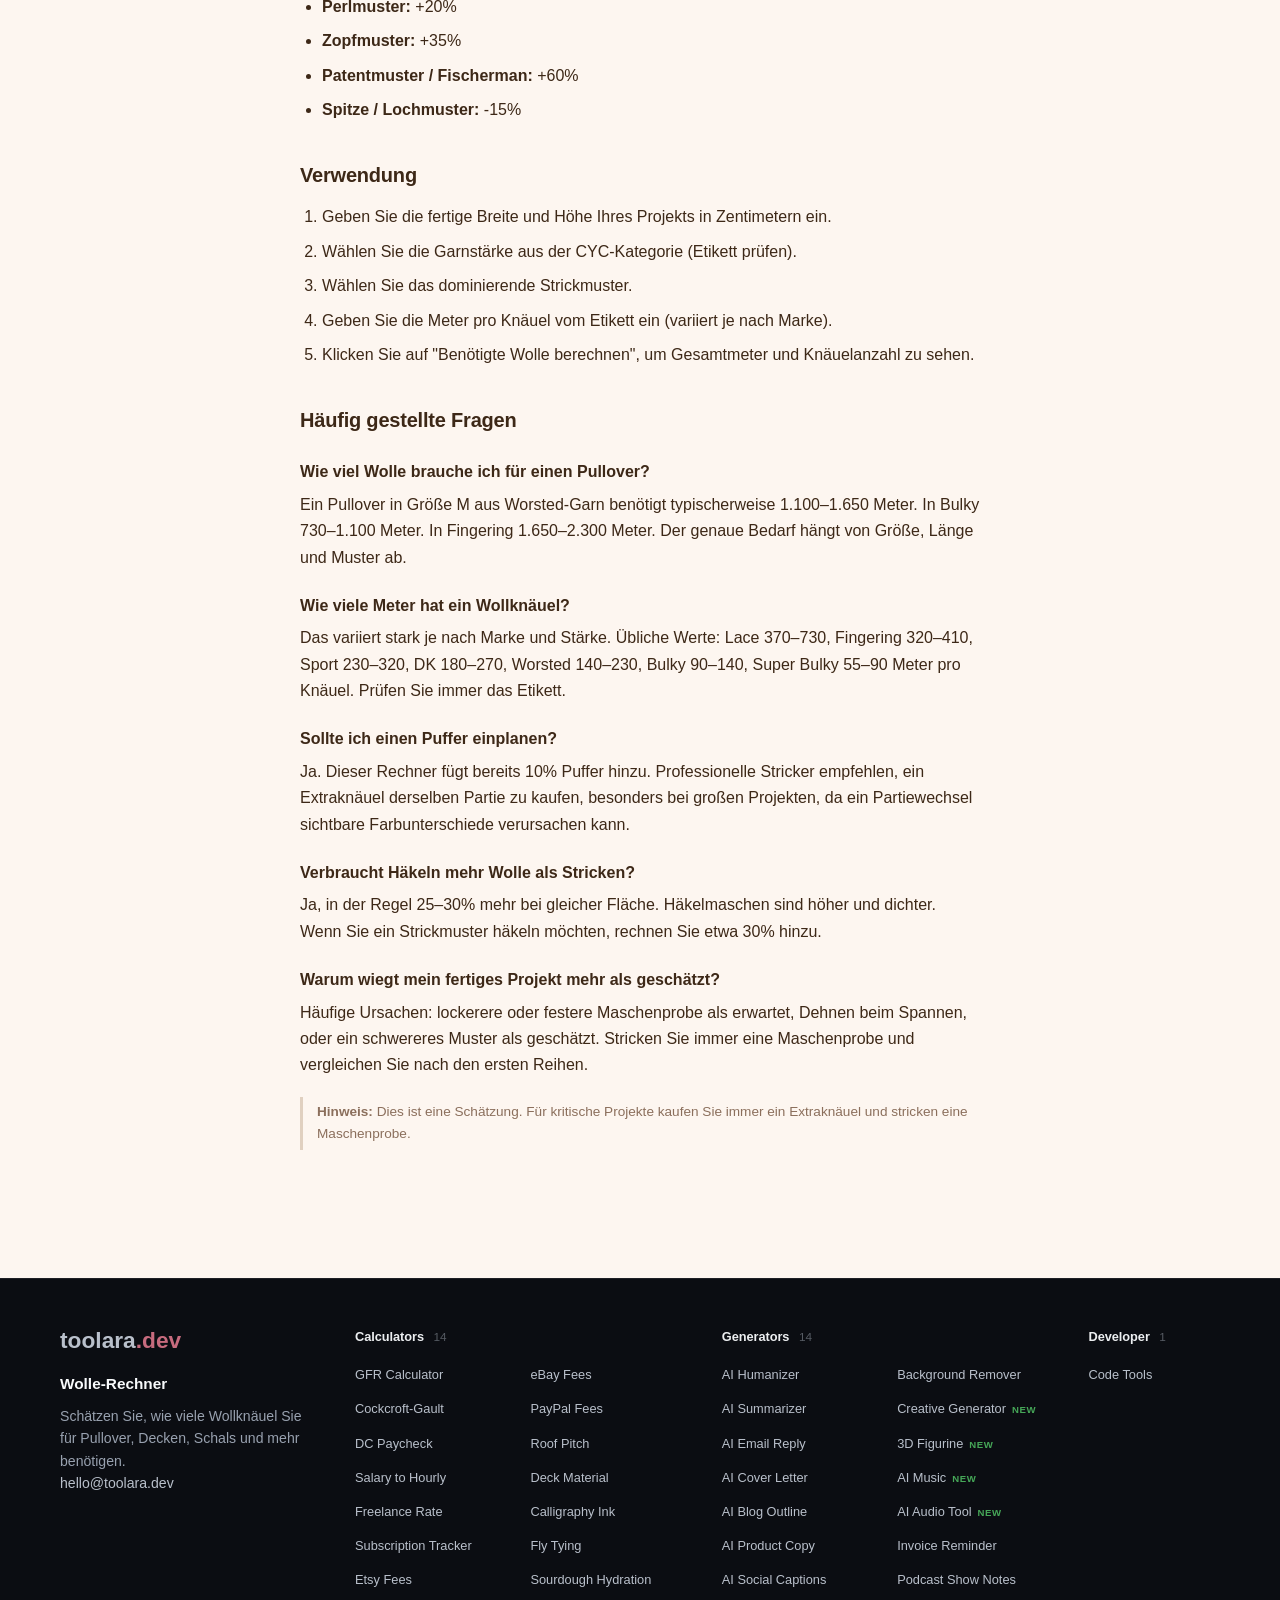
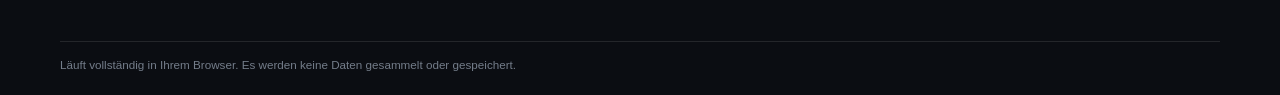
==== commit b7864a8f: "Restyle footer tool links as plain text columns" ====
--- a/de/index.html
+++ b/de/index.html
@@ -60,23 +60,21 @@
 .site-footer-explore{grid-template-columns:repeat(2,minmax(0,1fr))}}
 </style>
 <style id="fc-cloud-css">
-.fc-clouds{display:grid;gap:18px}
-.fc-cat{border:1px solid rgba(255,255,255,0.08);border-radius:14px;padding:14px 16px;background:rgba(255,255,255,0.02)}
-.fc-head{display:flex;align-items:center;gap:10px;margin-bottom:10px;flex-wrap:wrap}
-.fc-chip{display:inline-flex;align-items:center;gap:7px;font-size:0.72rem;font-weight:700;color:#fff;padding:4px 12px;border-radius:999px}
-.fc-chip::before{content:"";width:6px;height:6px;border-radius:50%;background:rgba(255,255,255,0.85)}
-.fc-chip.calc{background:linear-gradient(120deg,#1d4ed8,#3b82f6)}
-.fc-chip.gen{background:linear-gradient(120deg,#6d28d9,#a855f7)}
-.fc-chip.dev{background:linear-gradient(120deg,#047857,#10b981)}
-.fc-chip .n{opacity:0.75;font-weight:600}
-.fc-desc{font-size:0.72rem;color:#7c8593}
-.fc-cloud{display:flex;flex-wrap:wrap;gap:7px}
-.fc-cloud a{display:inline-flex;align-items:center;gap:6px;font-size:0.76rem;font-weight:600;color:#c3cad4;background:rgba(255,255,255,0.05);border:1px solid rgba(255,255,255,0.1);border-radius:999px;padding:4px 11px;transition:all 0.15s}
-.fc-cloud a:hover{color:#fff;background:rgba(59,130,246,0.18);border-color:rgba(59,130,246,0.45);text-decoration:none}
-.fc-cloud a .em{font-size:0.8rem}
-.fc-cloud a.fc-new{border-color:rgba(34,197,94,0.4)}
-.fc-cloud a.fc-new::after{content:"NEW";font-size:0.52rem;font-weight:800;letter-spacing:0.04em;color:#4ade80}
-@media(max-width:760px){.fc-cat{padding:12px 12px}}
+/* Footer tool columns - Linear style (design v3-A) */
+.site-footer-grid{grid-template-columns:1.05fr 1.35fr 1.35fr 0.55fr !important;gap:44px !important}
+/* 覆盖子站旧版 nth-child 网格定位残留 */
+.site-footer .site-footer-column:nth-child(2),.site-footer .site-footer-column:nth-child(3),.site-footer .site-footer-column:nth-child(4){grid-row:auto !important;grid-column:auto !important;display:block !important}
+.site-footer .fa-h4{font-size:0.8rem;font-weight:600;color:#eceef0;margin:0 0 16px;letter-spacing:-0.005em}
+.site-footer .fa-h4 .n{color:#565b63;font-weight:500;margin-left:6px;font-size:0.74rem}
+.site-footer ul.fa-list{list-style:none;margin:0;padding:0;columns:2;column-gap:28px}
+.site-footer ul.fa-list.single{columns:1}
+.site-footer ul.fa-list li{margin-bottom:11px;break-inside:avoid}
+.site-footer ul.fa-list a{font-size:0.8rem;color:#83898f;text-decoration:none;transition:color 0.12s;white-space:nowrap}
+.site-footer ul.fa-list a:hover{color:#f0f2f4}
+.site-footer ul.fa-list a .fa-new{color:#46a758;font-size:0.6rem;font-weight:700;letter-spacing:0.06em;margin-left:6px}
+.site-footer .fa-contact{margin-top:18px}
+@media(max-width:960px){.site-footer-grid{grid-template-columns:1fr 1fr !important;gap:32px !important}}
+@media(max-width:640px){.site-footer-grid{grid-template-columns:1fr !important;gap:26px !important}}
 </style></head>
 <body>
 <header class="site-header"><div class="site-header-inner"><a class="site-brand" href="/" aria-label="yarn-tree-calculator"><span class="site-brand-mark" aria-hidden="true">YT</span><span class="site-brand-name" data-i18n="title"></span></a><nav class="site-nav" aria-label="Site navigation"><select id="langSelect" onchange="setLang(this.value)" aria-label="Language">
@@ -228,15 +226,11 @@
 
 <footer class="footer site-footer">
 <div class="site-footer-inner">
-<div class="site-footer-grid">
-<section class="site-footer-column">
+<div class="site-footer-grid"><section class="site-footer-column">
 <a class="site-footer-wordmark" href="https://toolara.dev/" aria-label="toolara.dev">toolara<span class="tld">.dev</span></a>
 <p class="site-footer-site-name" data-i18n="title">Wolle-Rechner</p>
 <p class="site-footer-description" data-i18n="subtitle">Schätzen Sie, wie viele Wollknäuel Sie für Pullover, Decken, Schals und mehr benötigen.</p>
-</section>
-<section class="site-footer-column"><div class="fc-clouds"><div class="fc-cat"><div class="fc-head"><span class="fc-chip calc">Calculators <span class="n">14</span></span><span class="fc-desc">Health · Money · Seller · Home · Crafts · Baking</span></div><div class="fc-cloud"><a href="https://gfr.toolara.dev/"><span class="em">🩺</span>GFR Calculator</a><a href="https://crcl.toolara.dev/"><span class="em">💊</span>Cockcroft-Gault</a><a href="https://dc-pay.toolara.dev/"><span class="em">💵</span>DC Paycheck</a><a href="https://salary.toolara.dev/"><span class="em">📊</span>Salary to Hourly</a><a href="https://freelance.toolara.dev/"><span class="em">🎯</span>Freelance Rate</a><a href="https://subscriptions.toolara.dev/"><span class="em">📋</span>Subscription Tracker</a><a href="https://etsy.toolara.dev/"><span class="em">🛍️</span>Etsy Fees</a><a href="https://ebay.toolara.dev/"><span class="em">🏷️</span>eBay Fees</a><a href="https://paypal.toolara.dev/"><span class="em">💳</span>PayPal Fees</a><a href="https://roof.toolara.dev/"><span class="em">🏗️</span>Roof Pitch</a><a href="https://deck.toolara.dev/"><span class="em">🔨</span>Deck Material</a><a href="https://calligraphy.toolara.dev/"><span class="em">🖋️</span>Calligraphy Ink</a><a href="https://flytying.toolara.dev/"><span class="em">🪝</span>Fly Tying</a><a href="https://sourdough.toolara.dev/"><span class="em">🍞</span>Sourdough Hydration</a></div></div><div class="fc-cat"><div class="fc-head"><span class="fc-chip gen">Generators <span class="n">14</span></span><span class="fc-desc">AI Writing · Images · Audio · Business</span></div><div class="fc-cloud"><a href="https://humanize.toolara.dev/"><span class="em">✨</span>AI Humanizer</a><a href="https://summarize.toolara.dev/"><span class="em">📝</span>AI Summarizer</a><a href="https://emailreply.toolara.dev/"><span class="em">✉️</span>AI Email Reply</a><a href="https://coverletter.toolara.dev/"><span class="em">📄</span>AI Cover Letter</a><a href="https://blogoutline.toolara.dev/"><span class="em">✍️</span>AI Blog Outline</a><a href="https://productcopy.toolara.dev/"><span class="em">🛍️</span>AI Product Copy</a><a href="https://captions.toolara.dev/"><span class="em">📱</span>AI Social Captions</a><a href="https://background.toolara.dev/"><span class="em">🖼️</span>Background Remover</a><a href="https://creative.toolara.dev/" class="fc-new"><span class="em">🎨</span>Creative Generator</a><a href="https://figurine.toolara.dev/" class="fc-new"><span class="em">🧸</span>3D Figurine</a><a href="https://music.toolara.dev/" class="fc-new"><span class="em">🎵</span>AI Music</a><a href="https://audio.toolara.dev/" class="fc-new"><span class="em">🎧</span>AI Audio Tool</a><a href="https://invoices.toolara.dev/"><span class="em">📧</span>Invoice Reminder</a><a href="https://podcast.toolara.dev/"><span class="em">🎙️</span>Podcast Show Notes</a></div></div><div class="fc-cat"><div class="fc-head"><span class="fc-chip dev">Developer <span class="n">1</span></span></div><div class="fc-cloud"><a href="https://devtools.toolara.dev/"><span class="em">💻</span>Code Tools</a></div></div></div></section>
-<section class="site-footer-column"><h2 class="site-footer-heading">Contact</h2><p class="site-footer-contact"><a href="mailto:hello@toolara.dev">hello@toolara.dev</a></p></section>
-</div>
+<p class="site-footer-contact fa-contact"><a href="mailto:hello@toolara.dev">hello@toolara.dev</a></p></section><section class="site-footer-column"><h4 class="fa-h4">Calculators <span class="n">14</span></h4><ul class="fa-list"><li><a href="https://gfr.toolara.dev/">GFR Calculator</a></li><li><a href="https://crcl.toolara.dev/">Cockcroft-Gault</a></li><li><a href="https://dc-pay.toolara.dev/">DC Paycheck</a></li><li><a href="https://salary.toolara.dev/">Salary to Hourly</a></li><li><a href="https://freelance.toolara.dev/">Freelance Rate</a></li><li><a href="https://subscriptions.toolara.dev/">Subscription Tracker</a></li><li><a href="https://etsy.toolara.dev/">Etsy Fees</a></li><li><a href="https://ebay.toolara.dev/">eBay Fees</a></li><li><a href="https://paypal.toolara.dev/">PayPal Fees</a></li><li><a href="https://roof.toolara.dev/">Roof Pitch</a></li><li><a href="https://deck.toolara.dev/">Deck Material</a></li><li><a href="https://calligraphy.toolara.dev/">Calligraphy Ink</a></li><li><a href="https://flytying.toolara.dev/">Fly Tying</a></li><li><a href="https://sourdough.toolara.dev/">Sourdough Hydration</a></li></ul></section><section class="site-footer-column"><h4 class="fa-h4">Generators <span class="n">14</span></h4><ul class="fa-list"><li><a href="https://humanize.toolara.dev/">AI Humanizer</a></li><li><a href="https://summarize.toolara.dev/">AI Summarizer</a></li><li><a href="https://emailreply.toolara.dev/">AI Email Reply</a></li><li><a href="https://coverletter.toolara.dev/">AI Cover Letter</a></li><li><a href="https://blogoutline.toolara.dev/">AI Blog Outline</a></li><li><a href="https://productcopy.toolara.dev/">AI Product Copy</a></li><li><a href="https://captions.toolara.dev/">AI Social Captions</a></li><li><a href="https://background.toolara.dev/">Background Remover</a></li><li><a href="https://creative.toolara.dev/">Creative Generator<span class="fa-new">NEW</span></a></li><li><a href="https://figurine.toolara.dev/">3D Figurine<span class="fa-new">NEW</span></a></li><li><a href="https://music.toolara.dev/">AI Music<span class="fa-new">NEW</span></a></li><li><a href="https://audio.toolara.dev/">AI Audio Tool<span class="fa-new">NEW</span></a></li><li><a href="https://invoices.toolara.dev/">Invoice Reminder</a></li><li><a href="https://podcast.toolara.dev/">Podcast Show Notes</a></li></ul></section><section class="site-footer-column"><h4 class="fa-h4">Developer <span class="n">1</span></h4><ul class="fa-list single"><li><a href="https://devtools.toolara.dev/">Code Tools</a></li></ul></section></div>
 <div class="site-footer-bottom"><p class="site-footer-privacy" data-i18n="footer">Läuft vollständig in Ihrem Browser. Es werden keine Daten gesammelt oder gespeichert.</p></div>
 </div>
 </footer>
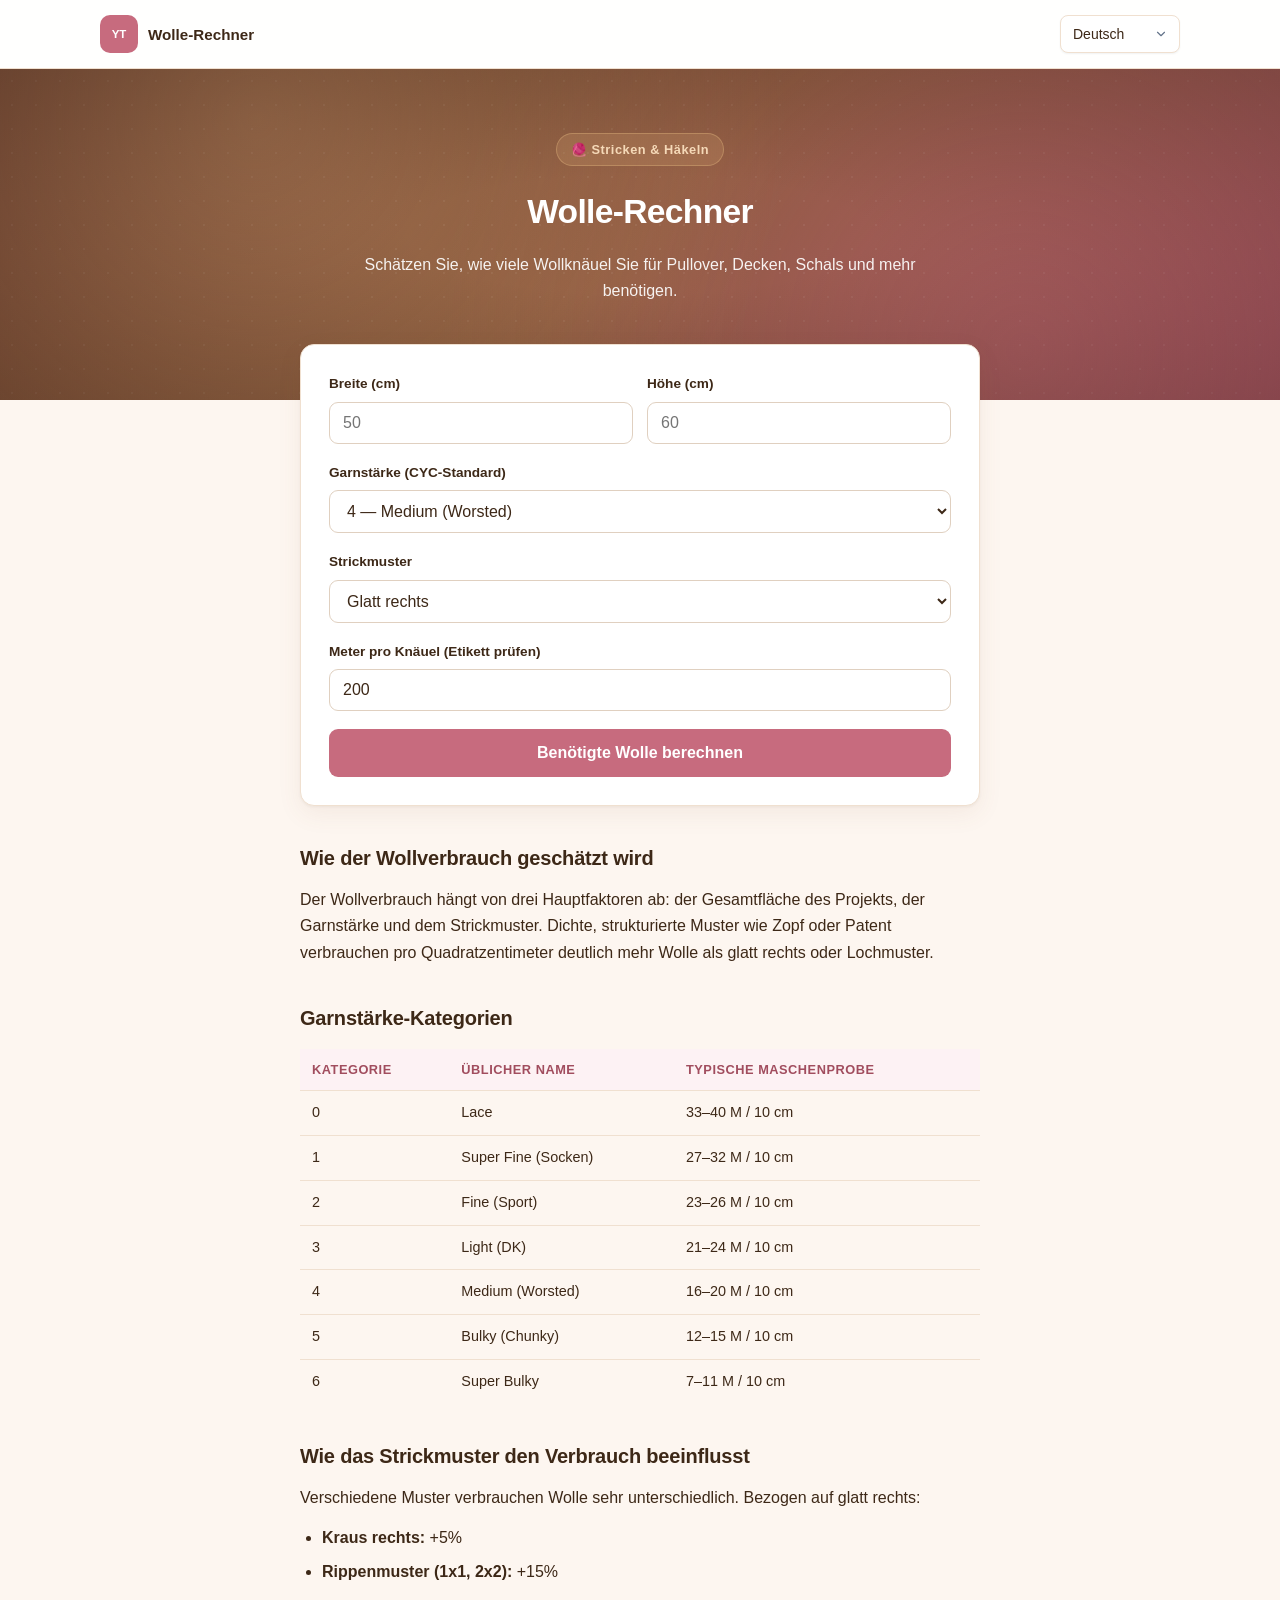
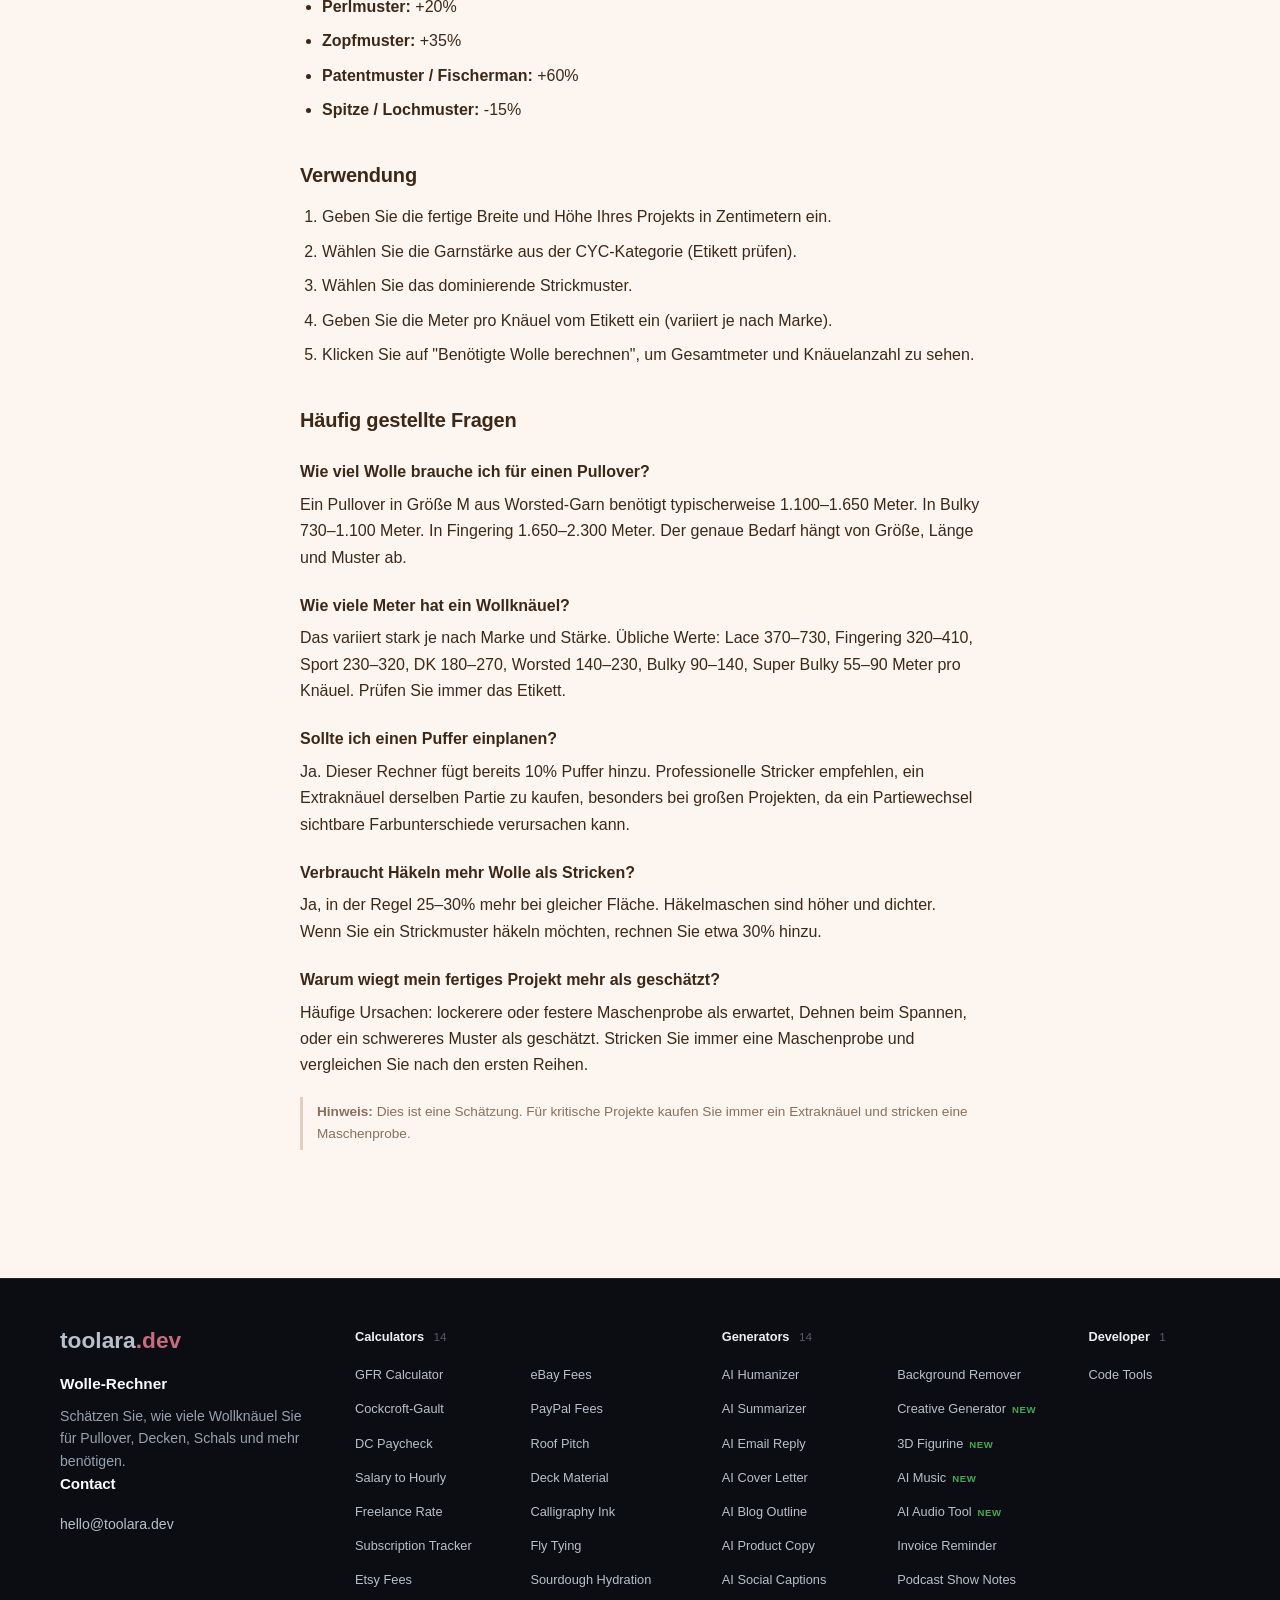
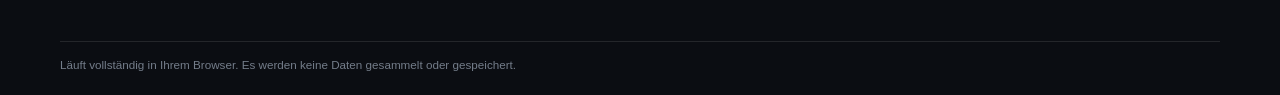
==== commit 7b7da84c: "Add Contact heading to footer brand column" ====
--- a/de/index.html
+++ b/de/index.html
@@ -230,7 +230,7 @@
 <a class="site-footer-wordmark" href="https://toolara.dev/" aria-label="toolara.dev">toolara<span class="tld">.dev</span></a>
 <p class="site-footer-site-name" data-i18n="title">Wolle-Rechner</p>
 <p class="site-footer-description" data-i18n="subtitle">Schätzen Sie, wie viele Wollknäuel Sie für Pullover, Decken, Schals und mehr benötigen.</p>
-<p class="site-footer-contact fa-contact"><a href="mailto:hello@toolara.dev">hello@toolara.dev</a></p></section><section class="site-footer-column"><h4 class="fa-h4">Calculators <span class="n">14</span></h4><ul class="fa-list"><li><a href="https://gfr.toolara.dev/">GFR Calculator</a></li><li><a href="https://crcl.toolara.dev/">Cockcroft-Gault</a></li><li><a href="https://dc-pay.toolara.dev/">DC Paycheck</a></li><li><a href="https://salary.toolara.dev/">Salary to Hourly</a></li><li><a href="https://freelance.toolara.dev/">Freelance Rate</a></li><li><a href="https://subscriptions.toolara.dev/">Subscription Tracker</a></li><li><a href="https://etsy.toolara.dev/">Etsy Fees</a></li><li><a href="https://ebay.toolara.dev/">eBay Fees</a></li><li><a href="https://paypal.toolara.dev/">PayPal Fees</a></li><li><a href="https://roof.toolara.dev/">Roof Pitch</a></li><li><a href="https://deck.toolara.dev/">Deck Material</a></li><li><a href="https://calligraphy.toolara.dev/">Calligraphy Ink</a></li><li><a href="https://flytying.toolara.dev/">Fly Tying</a></li><li><a href="https://sourdough.toolara.dev/">Sourdough Hydration</a></li></ul></section><section class="site-footer-column"><h4 class="fa-h4">Generators <span class="n">14</span></h4><ul class="fa-list"><li><a href="https://humanize.toolara.dev/">AI Humanizer</a></li><li><a href="https://summarize.toolara.dev/">AI Summarizer</a></li><li><a href="https://emailreply.toolara.dev/">AI Email Reply</a></li><li><a href="https://coverletter.toolara.dev/">AI Cover Letter</a></li><li><a href="https://blogoutline.toolara.dev/">AI Blog Outline</a></li><li><a href="https://productcopy.toolara.dev/">AI Product Copy</a></li><li><a href="https://captions.toolara.dev/">AI Social Captions</a></li><li><a href="https://background.toolara.dev/">Background Remover</a></li><li><a href="https://creative.toolara.dev/">Creative Generator<span class="fa-new">NEW</span></a></li><li><a href="https://figurine.toolara.dev/">3D Figurine<span class="fa-new">NEW</span></a></li><li><a href="https://music.toolara.dev/">AI Music<span class="fa-new">NEW</span></a></li><li><a href="https://audio.toolara.dev/">AI Audio Tool<span class="fa-new">NEW</span></a></li><li><a href="https://invoices.toolara.dev/">Invoice Reminder</a></li><li><a href="https://podcast.toolara.dev/">Podcast Show Notes</a></li></ul></section><section class="site-footer-column"><h4 class="fa-h4">Developer <span class="n">1</span></h4><ul class="fa-list single"><li><a href="https://devtools.toolara.dev/">Code Tools</a></li></ul></section></div>
+<h2 class="site-footer-heading" style="margin-top:22px">Contact</h2><p class="site-footer-contact fa-contact"><a href="mailto:hello@toolara.dev">hello@toolara.dev</a></p></section><section class="site-footer-column"><h4 class="fa-h4">Calculators <span class="n">14</span></h4><ul class="fa-list"><li><a href="https://gfr.toolara.dev/">GFR Calculator</a></li><li><a href="https://crcl.toolara.dev/">Cockcroft-Gault</a></li><li><a href="https://dc-pay.toolara.dev/">DC Paycheck</a></li><li><a href="https://salary.toolara.dev/">Salary to Hourly</a></li><li><a href="https://freelance.toolara.dev/">Freelance Rate</a></li><li><a href="https://subscriptions.toolara.dev/">Subscription Tracker</a></li><li><a href="https://etsy.toolara.dev/">Etsy Fees</a></li><li><a href="https://ebay.toolara.dev/">eBay Fees</a></li><li><a href="https://paypal.toolara.dev/">PayPal Fees</a></li><li><a href="https://roof.toolara.dev/">Roof Pitch</a></li><li><a href="https://deck.toolara.dev/">Deck Material</a></li><li><a href="https://calligraphy.toolara.dev/">Calligraphy Ink</a></li><li><a href="https://flytying.toolara.dev/">Fly Tying</a></li><li><a href="https://sourdough.toolara.dev/">Sourdough Hydration</a></li></ul></section><section class="site-footer-column"><h4 class="fa-h4">Generators <span class="n">14</span></h4><ul class="fa-list"><li><a href="https://humanize.toolara.dev/">AI Humanizer</a></li><li><a href="https://summarize.toolara.dev/">AI Summarizer</a></li><li><a href="https://emailreply.toolara.dev/">AI Email Reply</a></li><li><a href="https://coverletter.toolara.dev/">AI Cover Letter</a></li><li><a href="https://blogoutline.toolara.dev/">AI Blog Outline</a></li><li><a href="https://productcopy.toolara.dev/">AI Product Copy</a></li><li><a href="https://captions.toolara.dev/">AI Social Captions</a></li><li><a href="https://background.toolara.dev/">Background Remover</a></li><li><a href="https://creative.toolara.dev/">Creative Generator<span class="fa-new">NEW</span></a></li><li><a href="https://figurine.toolara.dev/">3D Figurine<span class="fa-new">NEW</span></a></li><li><a href="https://music.toolara.dev/">AI Music<span class="fa-new">NEW</span></a></li><li><a href="https://audio.toolara.dev/">AI Audio Tool<span class="fa-new">NEW</span></a></li><li><a href="https://invoices.toolara.dev/">Invoice Reminder</a></li><li><a href="https://podcast.toolara.dev/">Podcast Show Notes</a></li></ul></section><section class="site-footer-column"><h4 class="fa-h4">Developer <span class="n">1</span></h4><ul class="fa-list single"><li><a href="https://devtools.toolara.dev/">Code Tools</a></li></ul></section></div>
 <div class="site-footer-bottom"><p class="site-footer-privacy" data-i18n="footer">Läuft vollständig in Ihrem Browser. Es werden keine Daten gesammelt oder gespeichert.</p></div>
 </div>
 </footer>
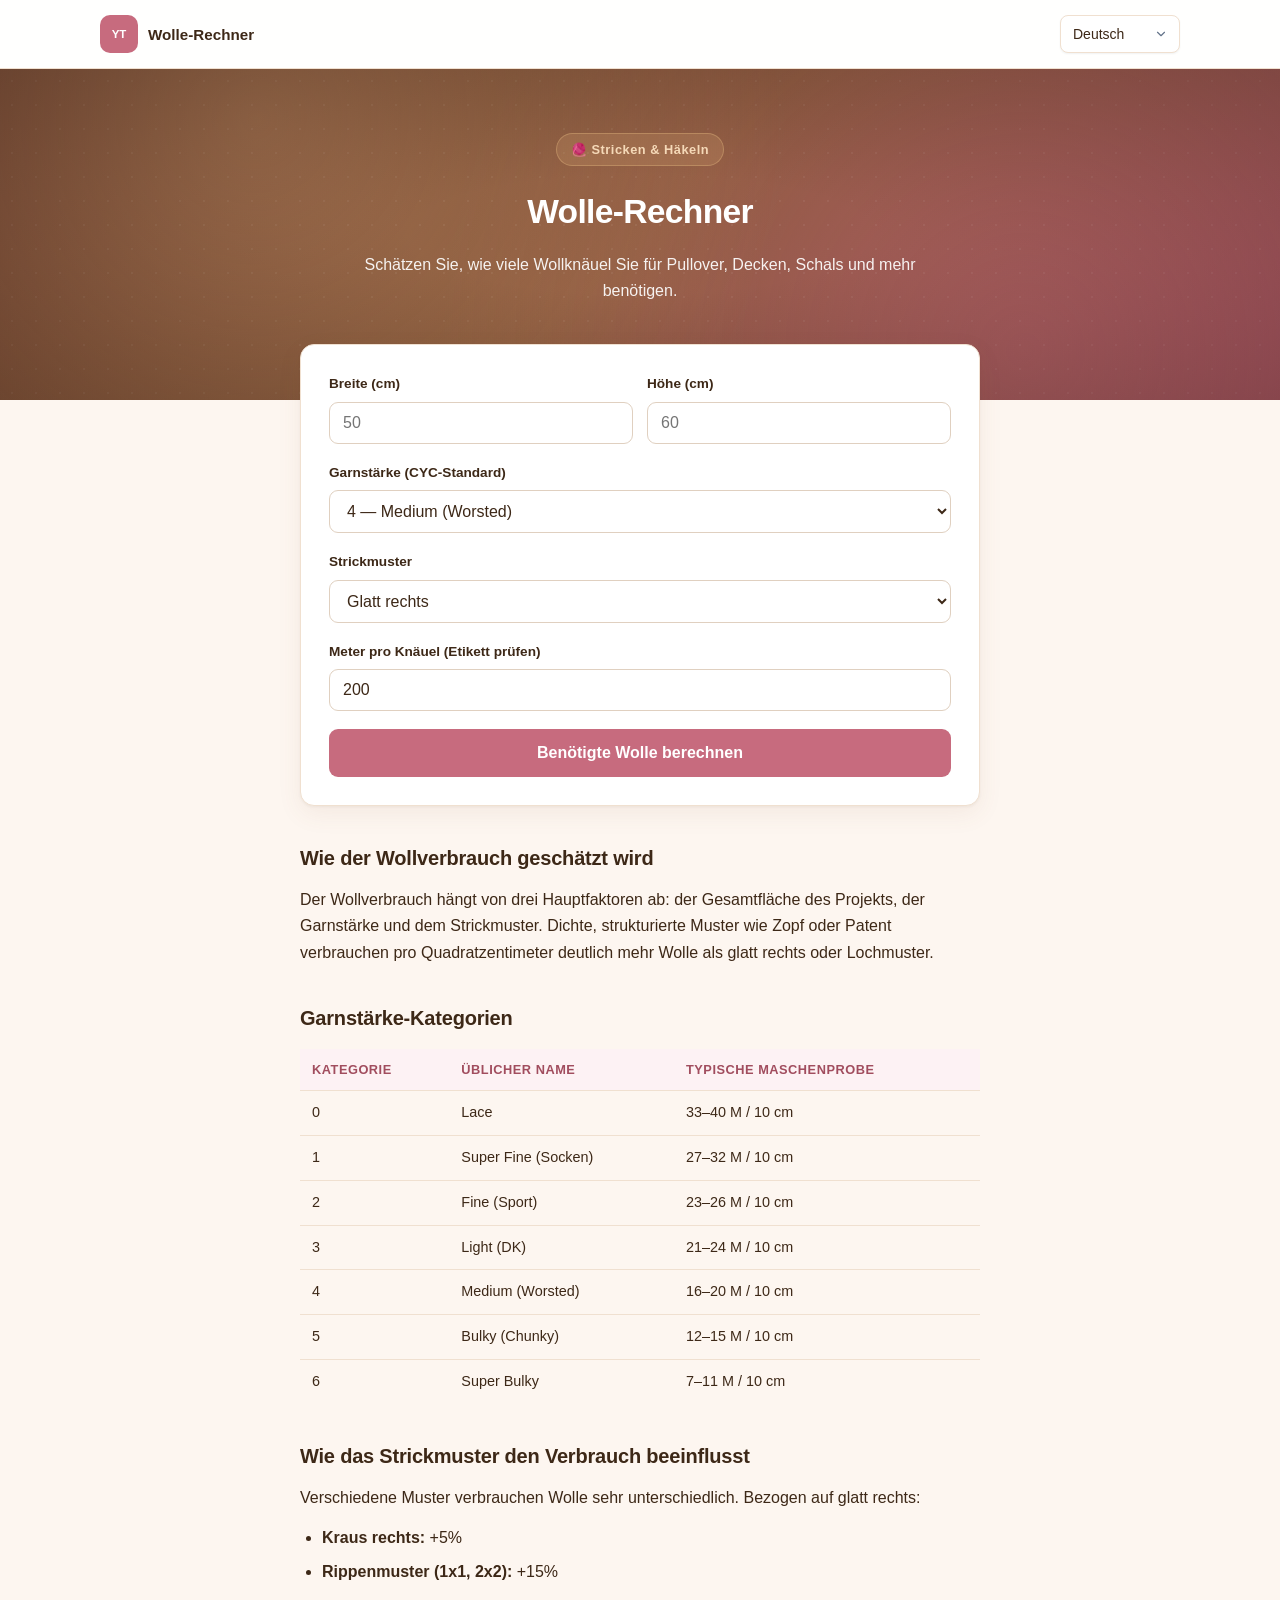
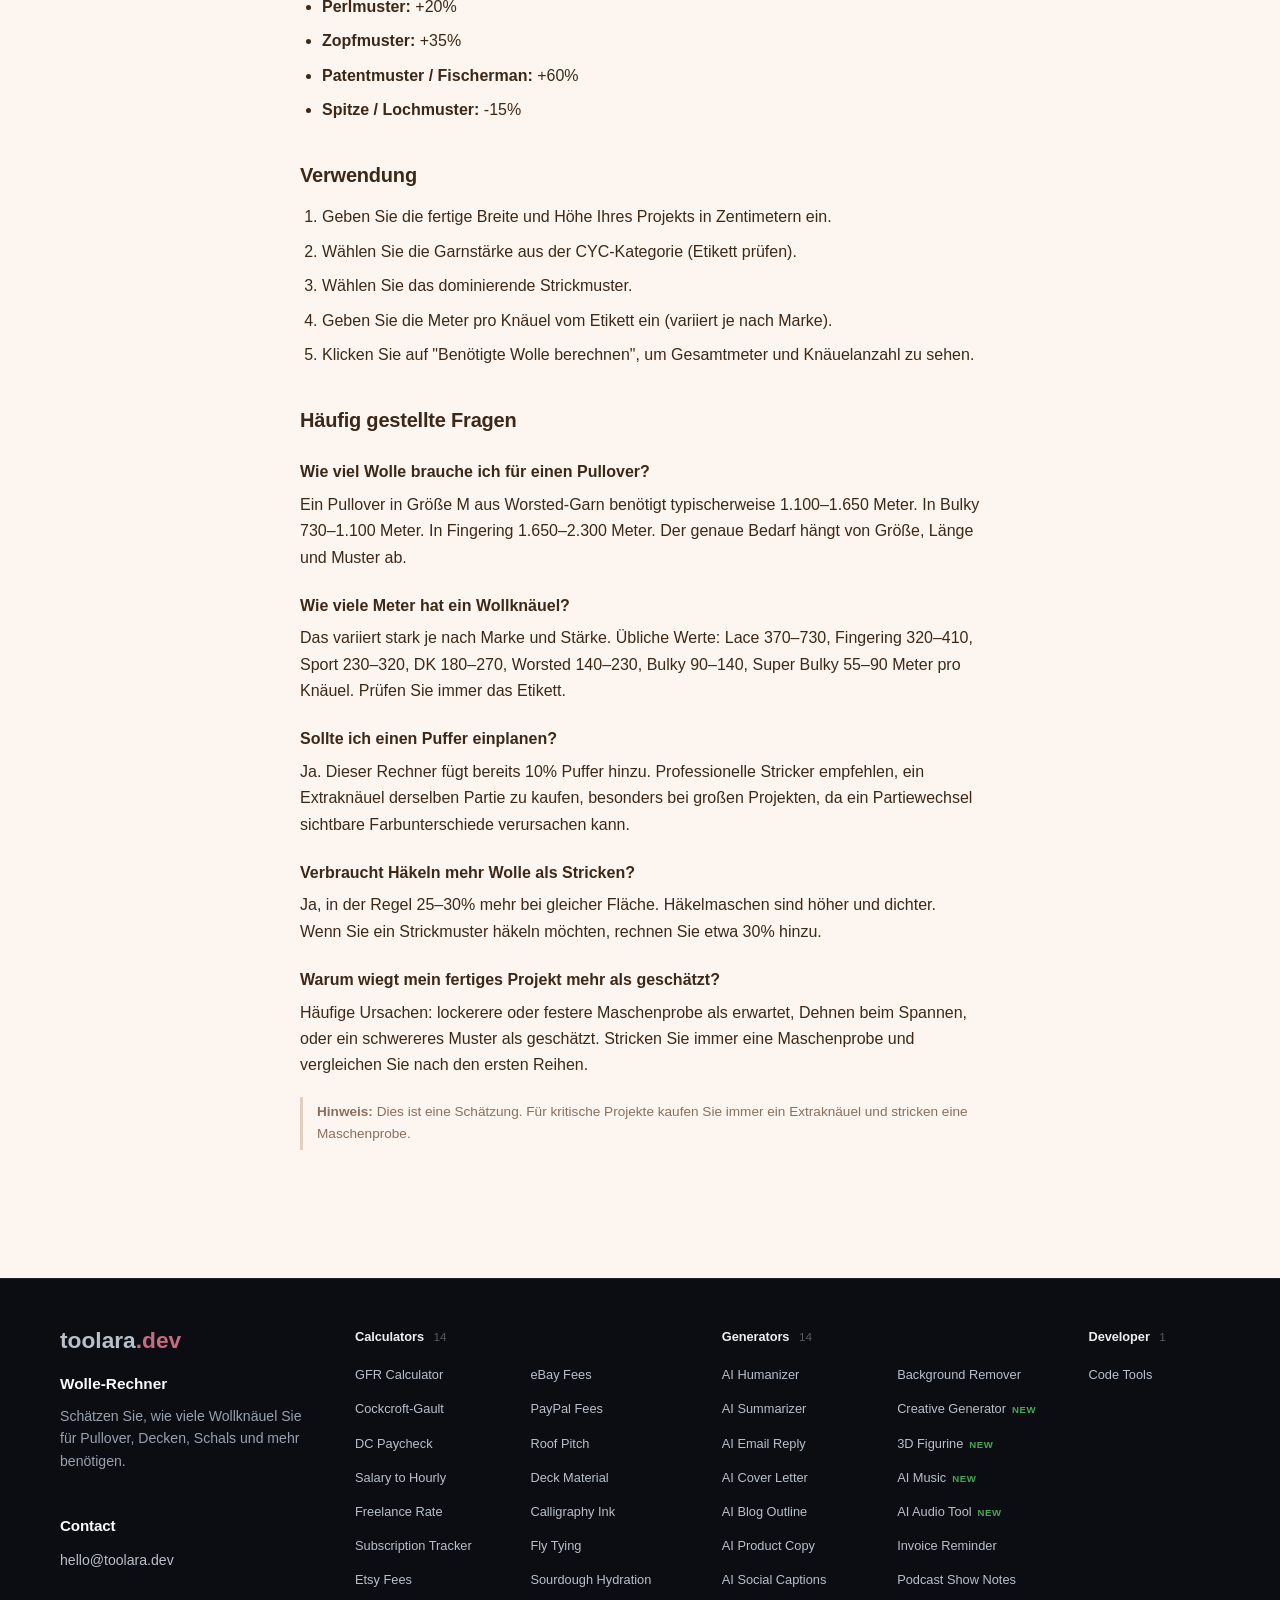
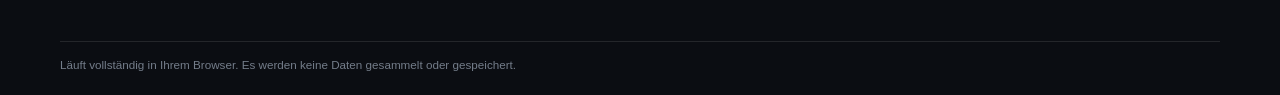
==== commit b1746895: "Increase gap above Contact heading in footer" ====
--- a/de/index.html
+++ b/de/index.html
@@ -72,7 +72,7 @@
 .site-footer ul.fa-list a{font-size:0.8rem;color:#83898f;text-decoration:none;transition:color 0.12s;white-space:nowrap}
 .site-footer ul.fa-list a:hover{color:#f0f2f4}
 .site-footer ul.fa-list a .fa-new{color:#46a758;font-size:0.6rem;font-weight:700;letter-spacing:0.06em;margin-left:6px}
-.site-footer .fa-contact{margin-top:18px}
+.site-footer .fa-contact{margin-top:18px}.site-footer .fa-contact-h{margin:42px 0 10px !important;color:#f8fafc;font-size:0.95rem;font-weight:650}
 @media(max-width:960px){.site-footer-grid{grid-template-columns:1fr 1fr !important;gap:32px !important}}
 @media(max-width:640px){.site-footer-grid{grid-template-columns:1fr !important;gap:26px !important}}
 </style></head>
@@ -230,7 +230,7 @@
 <a class="site-footer-wordmark" href="https://toolara.dev/" aria-label="toolara.dev">toolara<span class="tld">.dev</span></a>
 <p class="site-footer-site-name" data-i18n="title">Wolle-Rechner</p>
 <p class="site-footer-description" data-i18n="subtitle">Schätzen Sie, wie viele Wollknäuel Sie für Pullover, Decken, Schals und mehr benötigen.</p>
-<h2 class="site-footer-heading" style="margin-top:22px">Contact</h2><p class="site-footer-contact fa-contact"><a href="mailto:hello@toolara.dev">hello@toolara.dev</a></p></section><section class="site-footer-column"><h4 class="fa-h4">Calculators <span class="n">14</span></h4><ul class="fa-list"><li><a href="https://gfr.toolara.dev/">GFR Calculator</a></li><li><a href="https://crcl.toolara.dev/">Cockcroft-Gault</a></li><li><a href="https://dc-pay.toolara.dev/">DC Paycheck</a></li><li><a href="https://salary.toolara.dev/">Salary to Hourly</a></li><li><a href="https://freelance.toolara.dev/">Freelance Rate</a></li><li><a href="https://subscriptions.toolara.dev/">Subscription Tracker</a></li><li><a href="https://etsy.toolara.dev/">Etsy Fees</a></li><li><a href="https://ebay.toolara.dev/">eBay Fees</a></li><li><a href="https://paypal.toolara.dev/">PayPal Fees</a></li><li><a href="https://roof.toolara.dev/">Roof Pitch</a></li><li><a href="https://deck.toolara.dev/">Deck Material</a></li><li><a href="https://calligraphy.toolara.dev/">Calligraphy Ink</a></li><li><a href="https://flytying.toolara.dev/">Fly Tying</a></li><li><a href="https://sourdough.toolara.dev/">Sourdough Hydration</a></li></ul></section><section class="site-footer-column"><h4 class="fa-h4">Generators <span class="n">14</span></h4><ul class="fa-list"><li><a href="https://humanize.toolara.dev/">AI Humanizer</a></li><li><a href="https://summarize.toolara.dev/">AI Summarizer</a></li><li><a href="https://emailreply.toolara.dev/">AI Email Reply</a></li><li><a href="https://coverletter.toolara.dev/">AI Cover Letter</a></li><li><a href="https://blogoutline.toolara.dev/">AI Blog Outline</a></li><li><a href="https://productcopy.toolara.dev/">AI Product Copy</a></li><li><a href="https://captions.toolara.dev/">AI Social Captions</a></li><li><a href="https://background.toolara.dev/">Background Remover</a></li><li><a href="https://creative.toolara.dev/">Creative Generator<span class="fa-new">NEW</span></a></li><li><a href="https://figurine.toolara.dev/">3D Figurine<span class="fa-new">NEW</span></a></li><li><a href="https://music.toolara.dev/">AI Music<span class="fa-new">NEW</span></a></li><li><a href="https://audio.toolara.dev/">AI Audio Tool<span class="fa-new">NEW</span></a></li><li><a href="https://invoices.toolara.dev/">Invoice Reminder</a></li><li><a href="https://podcast.toolara.dev/">Podcast Show Notes</a></li></ul></section><section class="site-footer-column"><h4 class="fa-h4">Developer <span class="n">1</span></h4><ul class="fa-list single"><li><a href="https://devtools.toolara.dev/">Code Tools</a></li></ul></section></div>
+<h2 class="fa-contact-h">Contact</h2><p class="site-footer-contact fa-contact"><a href="mailto:hello@toolara.dev">hello@toolara.dev</a></p></section><section class="site-footer-column"><h4 class="fa-h4">Calculators <span class="n">14</span></h4><ul class="fa-list"><li><a href="https://gfr.toolara.dev/">GFR Calculator</a></li><li><a href="https://crcl.toolara.dev/">Cockcroft-Gault</a></li><li><a href="https://dc-pay.toolara.dev/">DC Paycheck</a></li><li><a href="https://salary.toolara.dev/">Salary to Hourly</a></li><li><a href="https://freelance.toolara.dev/">Freelance Rate</a></li><li><a href="https://subscriptions.toolara.dev/">Subscription Tracker</a></li><li><a href="https://etsy.toolara.dev/">Etsy Fees</a></li><li><a href="https://ebay.toolara.dev/">eBay Fees</a></li><li><a href="https://paypal.toolara.dev/">PayPal Fees</a></li><li><a href="https://roof.toolara.dev/">Roof Pitch</a></li><li><a href="https://deck.toolara.dev/">Deck Material</a></li><li><a href="https://calligraphy.toolara.dev/">Calligraphy Ink</a></li><li><a href="https://flytying.toolara.dev/">Fly Tying</a></li><li><a href="https://sourdough.toolara.dev/">Sourdough Hydration</a></li></ul></section><section class="site-footer-column"><h4 class="fa-h4">Generators <span class="n">14</span></h4><ul class="fa-list"><li><a href="https://humanize.toolara.dev/">AI Humanizer</a></li><li><a href="https://summarize.toolara.dev/">AI Summarizer</a></li><li><a href="https://emailreply.toolara.dev/">AI Email Reply</a></li><li><a href="https://coverletter.toolara.dev/">AI Cover Letter</a></li><li><a href="https://blogoutline.toolara.dev/">AI Blog Outline</a></li><li><a href="https://productcopy.toolara.dev/">AI Product Copy</a></li><li><a href="https://captions.toolara.dev/">AI Social Captions</a></li><li><a href="https://background.toolara.dev/">Background Remover</a></li><li><a href="https://creative.toolara.dev/">Creative Generator<span class="fa-new">NEW</span></a></li><li><a href="https://figurine.toolara.dev/">3D Figurine<span class="fa-new">NEW</span></a></li><li><a href="https://music.toolara.dev/">AI Music<span class="fa-new">NEW</span></a></li><li><a href="https://audio.toolara.dev/">AI Audio Tool<span class="fa-new">NEW</span></a></li><li><a href="https://invoices.toolara.dev/">Invoice Reminder</a></li><li><a href="https://podcast.toolara.dev/">Podcast Show Notes</a></li></ul></section><section class="site-footer-column"><h4 class="fa-h4">Developer <span class="n">1</span></h4><ul class="fa-list single"><li><a href="https://devtools.toolara.dev/">Code Tools</a></li></ul></section></div>
 <div class="site-footer-bottom"><p class="site-footer-privacy" data-i18n="footer">Läuft vollständig in Ihrem Browser. Es werden keine Daten gesammelt oder gespeichert.</p></div>
 </div>
 </footer>
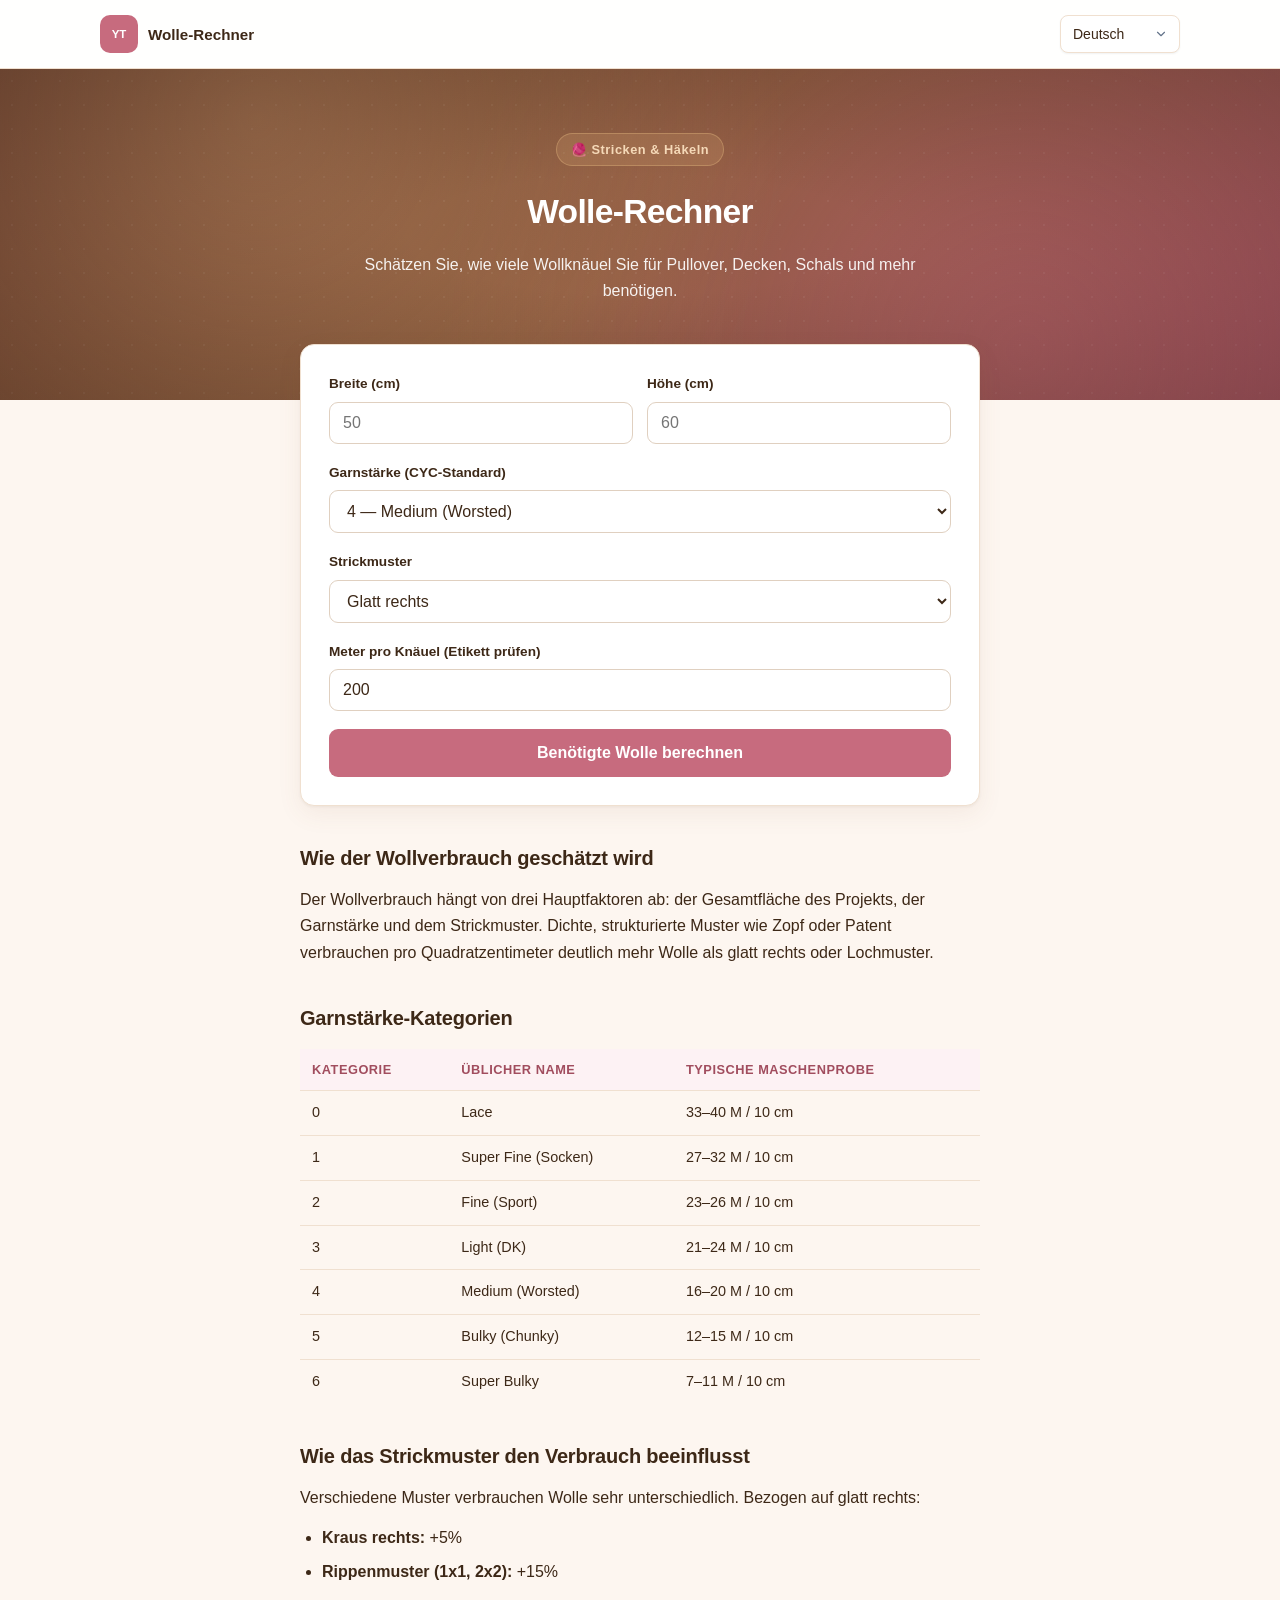
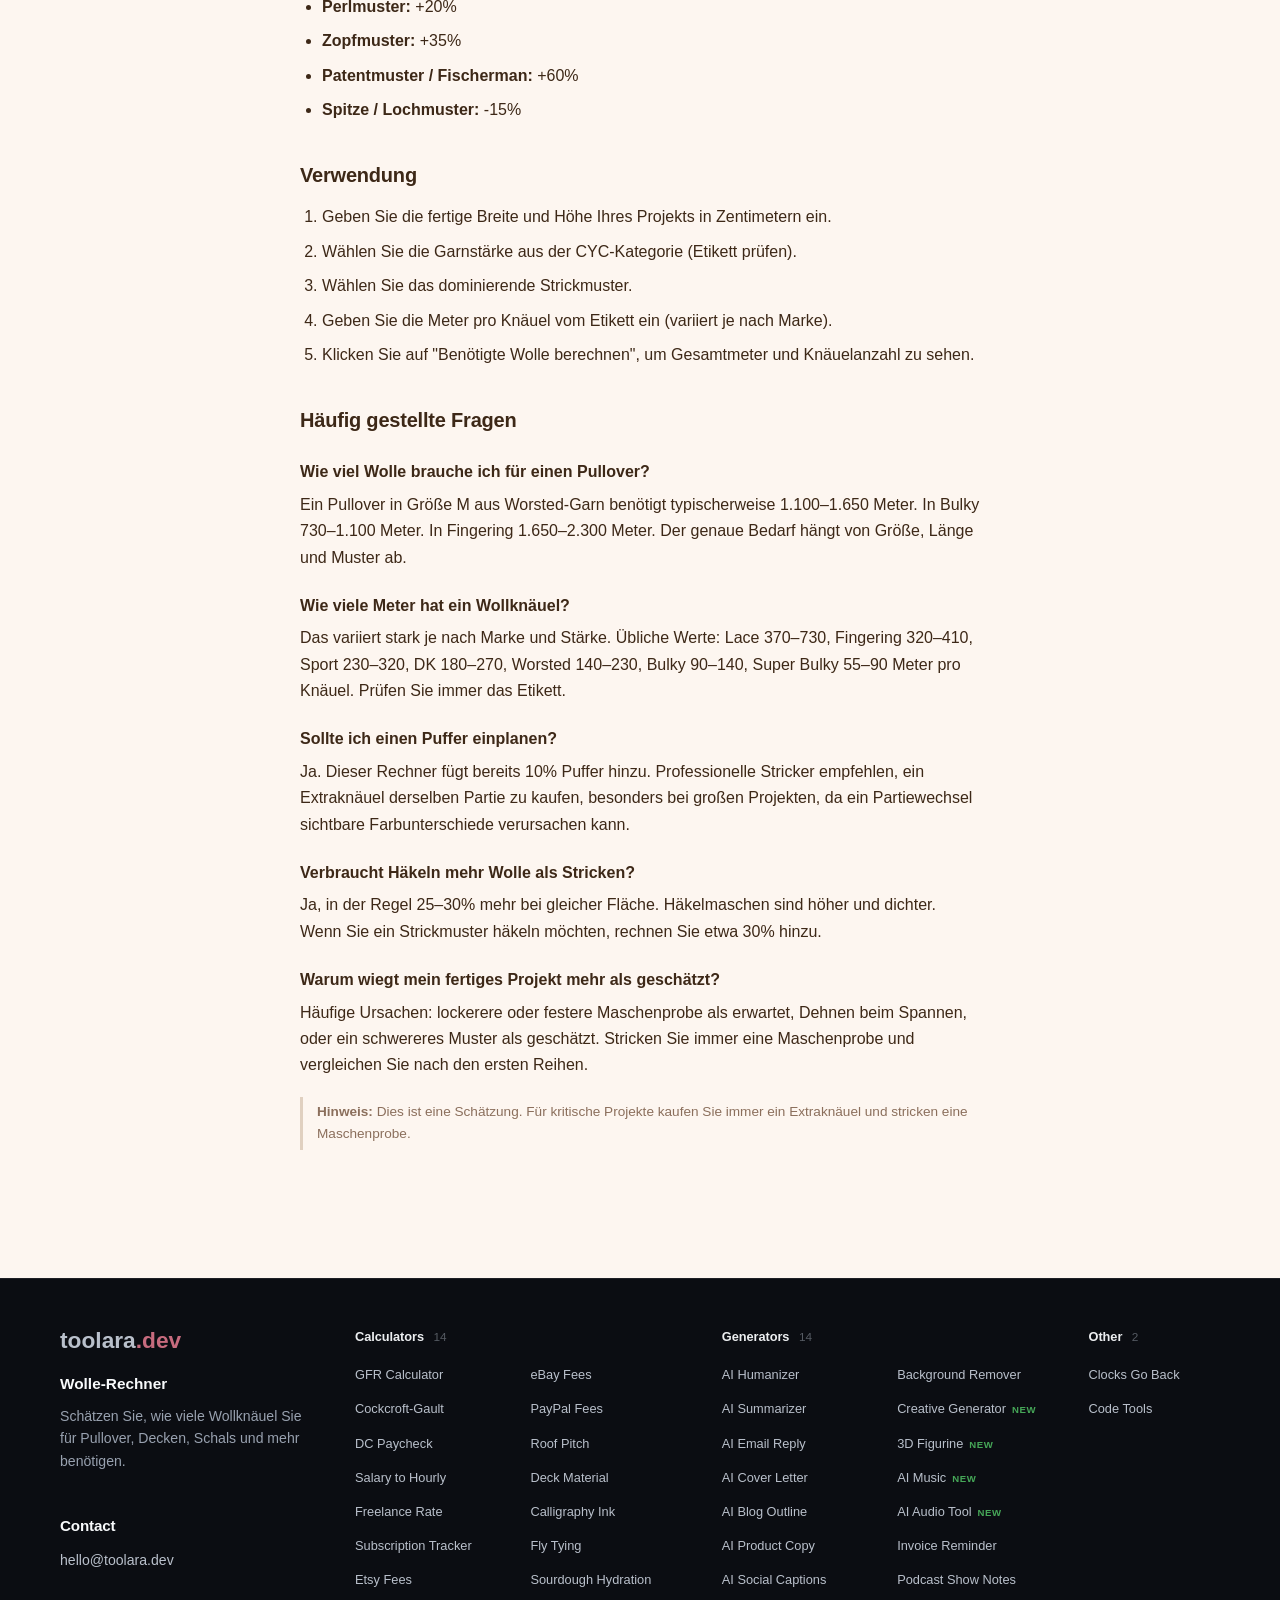
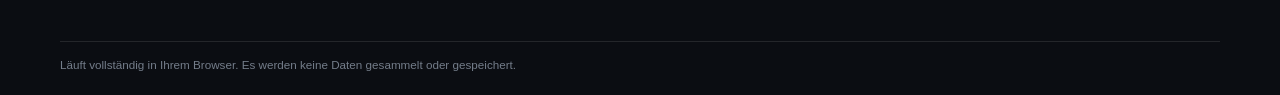
==== commit 6dc824f6: "Add Clocks Go Back to footer Other group" ====
--- a/de/index.html
+++ b/de/index.html
@@ -230,7 +230,7 @@
 <a class="site-footer-wordmark" href="https://toolara.dev/" aria-label="toolara.dev">toolara<span class="tld">.dev</span></a>
 <p class="site-footer-site-name" data-i18n="title">Wolle-Rechner</p>
 <p class="site-footer-description" data-i18n="subtitle">Schätzen Sie, wie viele Wollknäuel Sie für Pullover, Decken, Schals und mehr benötigen.</p>
-<h2 class="fa-contact-h">Contact</h2><p class="site-footer-contact fa-contact"><a href="mailto:hello@toolara.dev">hello@toolara.dev</a></p></section><section class="site-footer-column"><h4 class="fa-h4">Calculators <span class="n">14</span></h4><ul class="fa-list"><li><a href="https://gfr.toolara.dev/">GFR Calculator</a></li><li><a href="https://crcl.toolara.dev/">Cockcroft-Gault</a></li><li><a href="https://dc-pay.toolara.dev/">DC Paycheck</a></li><li><a href="https://salary.toolara.dev/">Salary to Hourly</a></li><li><a href="https://freelance.toolara.dev/">Freelance Rate</a></li><li><a href="https://subscriptions.toolara.dev/">Subscription Tracker</a></li><li><a href="https://etsy.toolara.dev/">Etsy Fees</a></li><li><a href="https://ebay.toolara.dev/">eBay Fees</a></li><li><a href="https://paypal.toolara.dev/">PayPal Fees</a></li><li><a href="https://roof.toolara.dev/">Roof Pitch</a></li><li><a href="https://deck.toolara.dev/">Deck Material</a></li><li><a href="https://calligraphy.toolara.dev/">Calligraphy Ink</a></li><li><a href="https://flytying.toolara.dev/">Fly Tying</a></li><li><a href="https://sourdough.toolara.dev/">Sourdough Hydration</a></li></ul></section><section class="site-footer-column"><h4 class="fa-h4">Generators <span class="n">14</span></h4><ul class="fa-list"><li><a href="https://humanize.toolara.dev/">AI Humanizer</a></li><li><a href="https://summarize.toolara.dev/">AI Summarizer</a></li><li><a href="https://emailreply.toolara.dev/">AI Email Reply</a></li><li><a href="https://coverletter.toolara.dev/">AI Cover Letter</a></li><li><a href="https://blogoutline.toolara.dev/">AI Blog Outline</a></li><li><a href="https://productcopy.toolara.dev/">AI Product Copy</a></li><li><a href="https://captions.toolara.dev/">AI Social Captions</a></li><li><a href="https://background.toolara.dev/">Background Remover</a></li><li><a href="https://creative.toolara.dev/">Creative Generator<span class="fa-new">NEW</span></a></li><li><a href="https://figurine.toolara.dev/">3D Figurine<span class="fa-new">NEW</span></a></li><li><a href="https://music.toolara.dev/">AI Music<span class="fa-new">NEW</span></a></li><li><a href="https://audio.toolara.dev/">AI Audio Tool<span class="fa-new">NEW</span></a></li><li><a href="https://invoices.toolara.dev/">Invoice Reminder</a></li><li><a href="https://podcast.toolara.dev/">Podcast Show Notes</a></li></ul></section><section class="site-footer-column"><h4 class="fa-h4">Developer <span class="n">1</span></h4><ul class="fa-list single"><li><a href="https://devtools.toolara.dev/">Code Tools</a></li></ul></section></div>
+<h2 class="fa-contact-h">Contact</h2><p class="site-footer-contact fa-contact"><a href="mailto:hello@toolara.dev">hello@toolara.dev</a></p></section><section class="site-footer-column"><h4 class="fa-h4">Calculators <span class="n">14</span></h4><ul class="fa-list"><li><a href="https://gfr.toolara.dev/">GFR Calculator</a></li><li><a href="https://crcl.toolara.dev/">Cockcroft-Gault</a></li><li><a href="https://dc-pay.toolara.dev/">DC Paycheck</a></li><li><a href="https://salary.toolara.dev/">Salary to Hourly</a></li><li><a href="https://freelance.toolara.dev/">Freelance Rate</a></li><li><a href="https://subscriptions.toolara.dev/">Subscription Tracker</a></li><li><a href="https://etsy.toolara.dev/">Etsy Fees</a></li><li><a href="https://ebay.toolara.dev/">eBay Fees</a></li><li><a href="https://paypal.toolara.dev/">PayPal Fees</a></li><li><a href="https://roof.toolara.dev/">Roof Pitch</a></li><li><a href="https://deck.toolara.dev/">Deck Material</a></li><li><a href="https://calligraphy.toolara.dev/">Calligraphy Ink</a></li><li><a href="https://flytying.toolara.dev/">Fly Tying</a></li><li><a href="https://sourdough.toolara.dev/">Sourdough Hydration</a></li></ul></section><section class="site-footer-column"><h4 class="fa-h4">Generators <span class="n">14</span></h4><ul class="fa-list"><li><a href="https://humanize.toolara.dev/">AI Humanizer</a></li><li><a href="https://summarize.toolara.dev/">AI Summarizer</a></li><li><a href="https://emailreply.toolara.dev/">AI Email Reply</a></li><li><a href="https://coverletter.toolara.dev/">AI Cover Letter</a></li><li><a href="https://blogoutline.toolara.dev/">AI Blog Outline</a></li><li><a href="https://productcopy.toolara.dev/">AI Product Copy</a></li><li><a href="https://captions.toolara.dev/">AI Social Captions</a></li><li><a href="https://background.toolara.dev/">Background Remover</a></li><li><a href="https://creative.toolara.dev/">Creative Generator<span class="fa-new">NEW</span></a></li><li><a href="https://figurine.toolara.dev/">3D Figurine<span class="fa-new">NEW</span></a></li><li><a href="https://music.toolara.dev/">AI Music<span class="fa-new">NEW</span></a></li><li><a href="https://audio.toolara.dev/">AI Audio Tool<span class="fa-new">NEW</span></a></li><li><a href="https://invoices.toolara.dev/">Invoice Reminder</a></li><li><a href="https://podcast.toolara.dev/">Podcast Show Notes</a></li></ul></section><section class="site-footer-column"><h4 class="fa-h4">Other <span class="n">2</span></h4><ul class="fa-list single"><li><a href="https://clocksgoback.toolara.dev/">Clocks Go Back</a></li><li><a href="https://devtools.toolara.dev/">Code Tools</a></li></ul></section></div>
 <div class="site-footer-bottom"><p class="site-footer-privacy" data-i18n="footer">Läuft vollständig in Ihrem Browser. Es werden keine Daten gesammelt oder gespeichert.</p></div>
 </div>
 </footer>
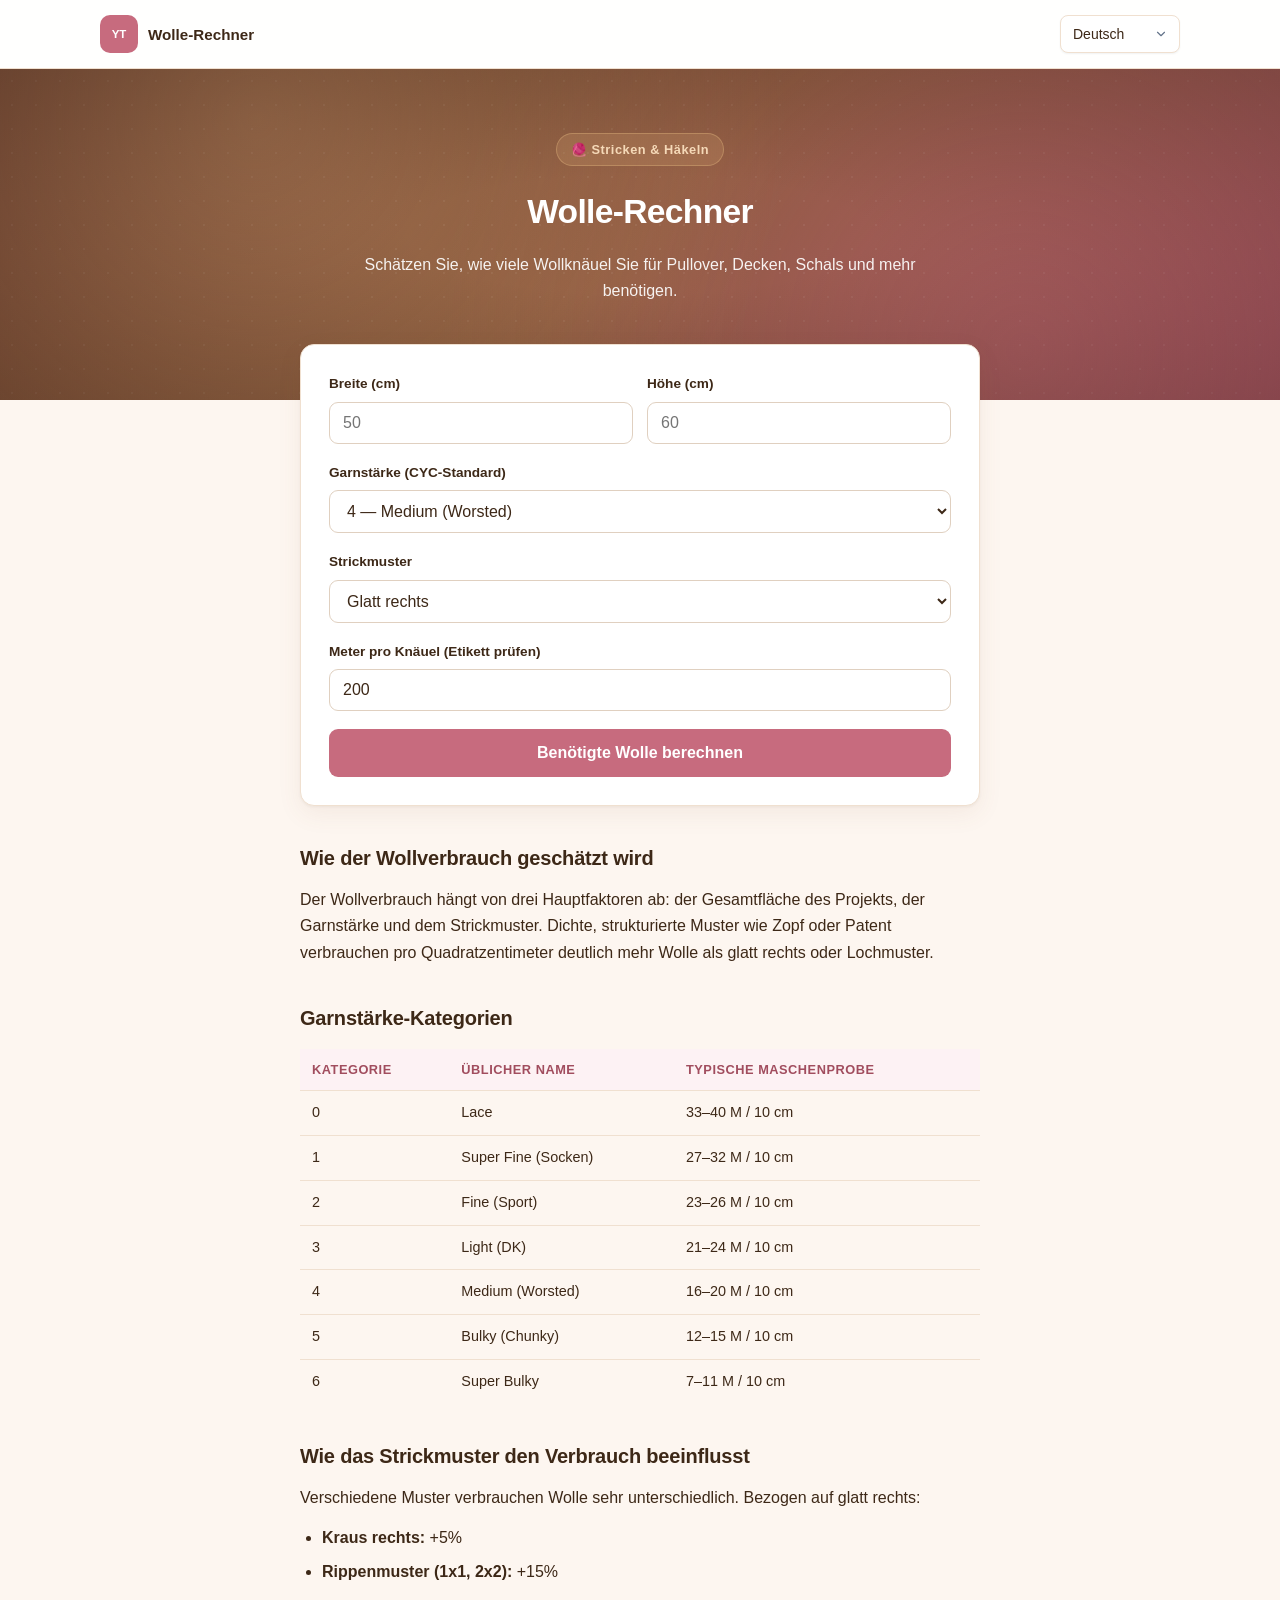
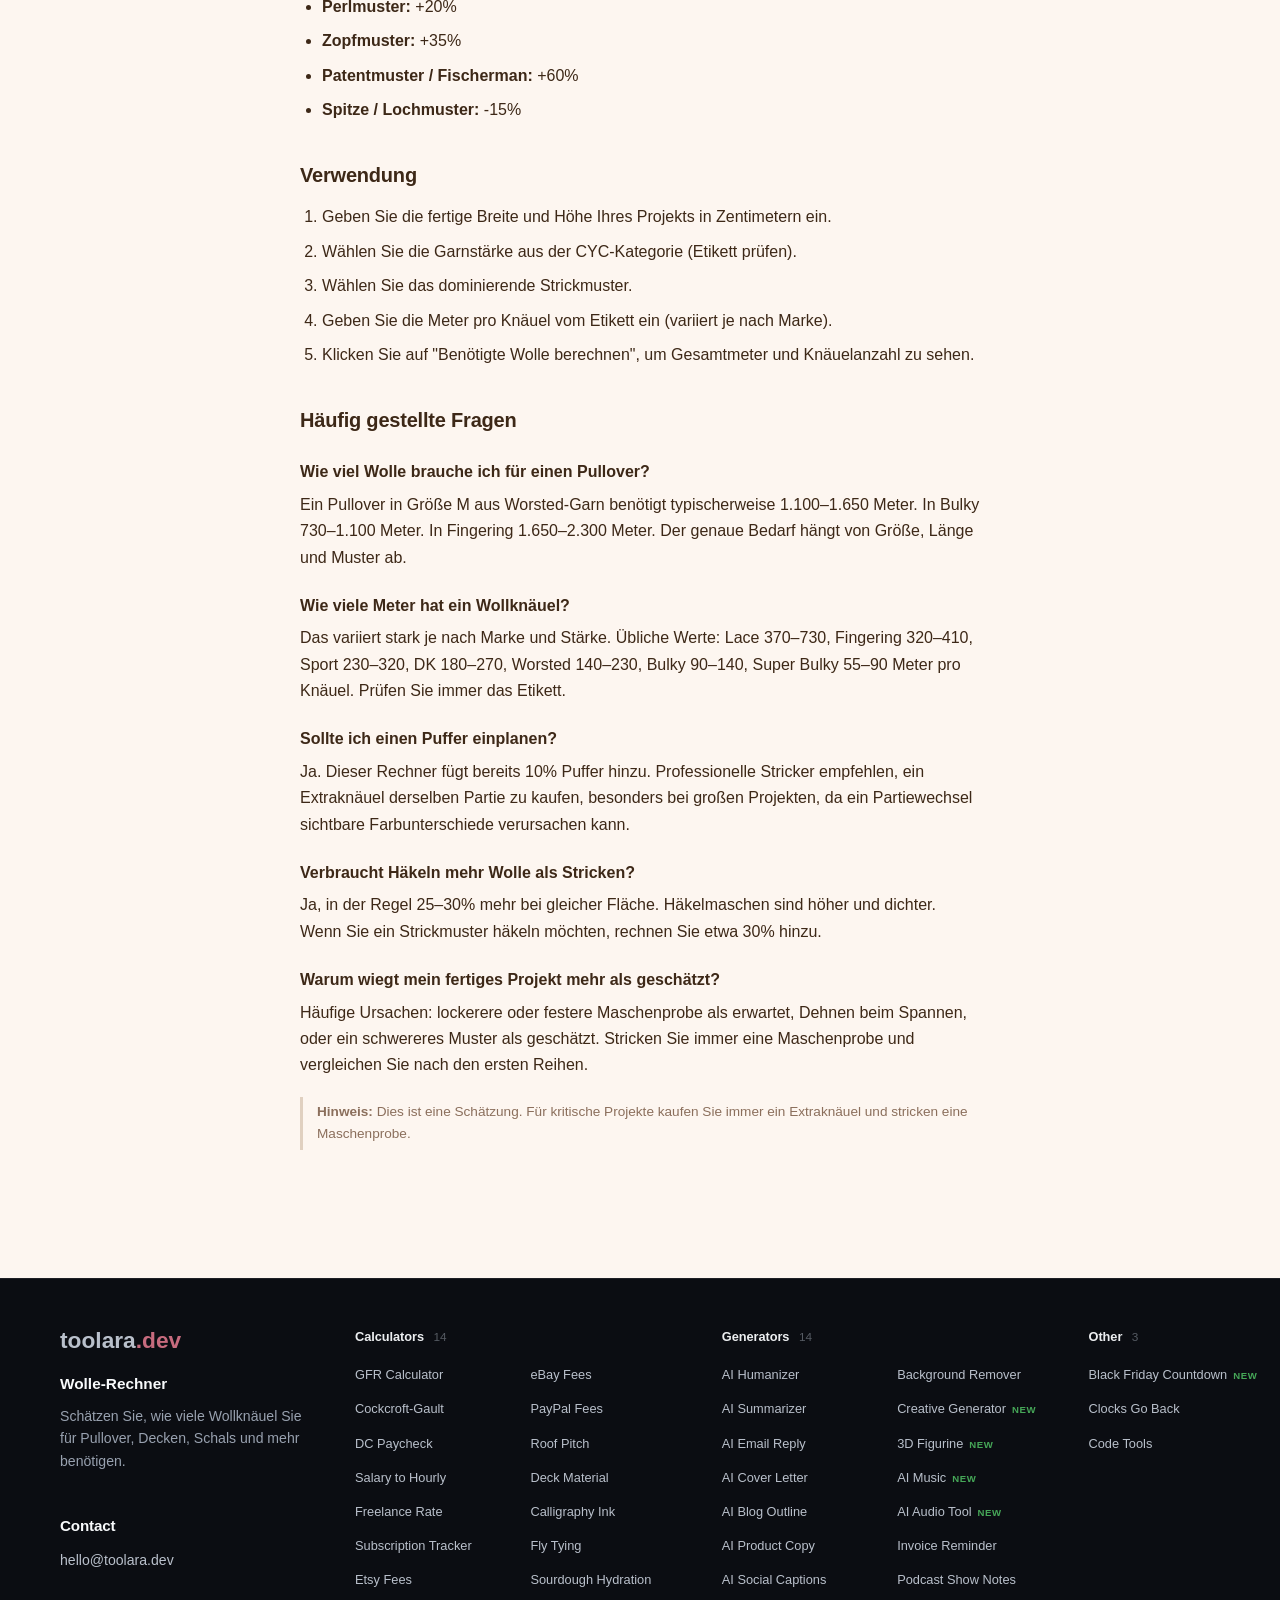
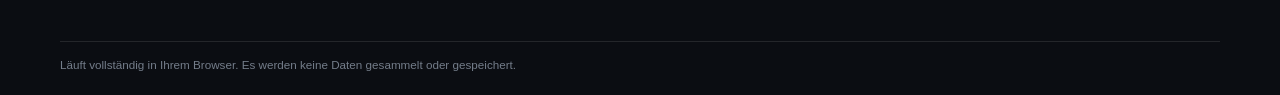
==== commit 78a70225: "Add Black Friday Countdown to footer" ====
--- a/de/index.html
+++ b/de/index.html
@@ -230,7 +230,7 @@
 <a class="site-footer-wordmark" href="https://toolara.dev/" aria-label="toolara.dev">toolara<span class="tld">.dev</span></a>
 <p class="site-footer-site-name" data-i18n="title">Wolle-Rechner</p>
 <p class="site-footer-description" data-i18n="subtitle">Schätzen Sie, wie viele Wollknäuel Sie für Pullover, Decken, Schals und mehr benötigen.</p>
-<h2 class="fa-contact-h">Contact</h2><p class="site-footer-contact fa-contact"><a href="mailto:hello@toolara.dev">hello@toolara.dev</a></p></section><section class="site-footer-column"><h4 class="fa-h4">Calculators <span class="n">14</span></h4><ul class="fa-list"><li><a href="https://gfr.toolara.dev/">GFR Calculator</a></li><li><a href="https://crcl.toolara.dev/">Cockcroft-Gault</a></li><li><a href="https://dc-pay.toolara.dev/">DC Paycheck</a></li><li><a href="https://salary.toolara.dev/">Salary to Hourly</a></li><li><a href="https://freelance.toolara.dev/">Freelance Rate</a></li><li><a href="https://subscriptions.toolara.dev/">Subscription Tracker</a></li><li><a href="https://etsy.toolara.dev/">Etsy Fees</a></li><li><a href="https://ebay.toolara.dev/">eBay Fees</a></li><li><a href="https://paypal.toolara.dev/">PayPal Fees</a></li><li><a href="https://roof.toolara.dev/">Roof Pitch</a></li><li><a href="https://deck.toolara.dev/">Deck Material</a></li><li><a href="https://calligraphy.toolara.dev/">Calligraphy Ink</a></li><li><a href="https://flytying.toolara.dev/">Fly Tying</a></li><li><a href="https://sourdough.toolara.dev/">Sourdough Hydration</a></li></ul></section><section class="site-footer-column"><h4 class="fa-h4">Generators <span class="n">14</span></h4><ul class="fa-list"><li><a href="https://humanize.toolara.dev/">AI Humanizer</a></li><li><a href="https://summarize.toolara.dev/">AI Summarizer</a></li><li><a href="https://emailreply.toolara.dev/">AI Email Reply</a></li><li><a href="https://coverletter.toolara.dev/">AI Cover Letter</a></li><li><a href="https://blogoutline.toolara.dev/">AI Blog Outline</a></li><li><a href="https://productcopy.toolara.dev/">AI Product Copy</a></li><li><a href="https://captions.toolara.dev/">AI Social Captions</a></li><li><a href="https://background.toolara.dev/">Background Remover</a></li><li><a href="https://creative.toolara.dev/">Creative Generator<span class="fa-new">NEW</span></a></li><li><a href="https://figurine.toolara.dev/">3D Figurine<span class="fa-new">NEW</span></a></li><li><a href="https://music.toolara.dev/">AI Music<span class="fa-new">NEW</span></a></li><li><a href="https://audio.toolara.dev/">AI Audio Tool<span class="fa-new">NEW</span></a></li><li><a href="https://invoices.toolara.dev/">Invoice Reminder</a></li><li><a href="https://podcast.toolara.dev/">Podcast Show Notes</a></li></ul></section><section class="site-footer-column"><h4 class="fa-h4">Other <span class="n">2</span></h4><ul class="fa-list single"><li><a href="https://clocksgoback.toolara.dev/">Clocks Go Back</a></li><li><a href="https://devtools.toolara.dev/">Code Tools</a></li></ul></section></div>
+<h2 class="fa-contact-h">Contact</h2><p class="site-footer-contact fa-contact"><a href="mailto:hello@toolara.dev">hello@toolara.dev</a></p></section><section class="site-footer-column"><h4 class="fa-h4">Calculators <span class="n">14</span></h4><ul class="fa-list"><li><a href="https://gfr.toolara.dev/">GFR Calculator</a></li><li><a href="https://crcl.toolara.dev/">Cockcroft-Gault</a></li><li><a href="https://dc-pay.toolara.dev/">DC Paycheck</a></li><li><a href="https://salary.toolara.dev/">Salary to Hourly</a></li><li><a href="https://freelance.toolara.dev/">Freelance Rate</a></li><li><a href="https://subscriptions.toolara.dev/">Subscription Tracker</a></li><li><a href="https://etsy.toolara.dev/">Etsy Fees</a></li><li><a href="https://ebay.toolara.dev/">eBay Fees</a></li><li><a href="https://paypal.toolara.dev/">PayPal Fees</a></li><li><a href="https://roof.toolara.dev/">Roof Pitch</a></li><li><a href="https://deck.toolara.dev/">Deck Material</a></li><li><a href="https://calligraphy.toolara.dev/">Calligraphy Ink</a></li><li><a href="https://flytying.toolara.dev/">Fly Tying</a></li><li><a href="https://sourdough.toolara.dev/">Sourdough Hydration</a></li></ul></section><section class="site-footer-column"><h4 class="fa-h4">Generators <span class="n">14</span></h4><ul class="fa-list"><li><a href="https://humanize.toolara.dev/">AI Humanizer</a></li><li><a href="https://summarize.toolara.dev/">AI Summarizer</a></li><li><a href="https://emailreply.toolara.dev/">AI Email Reply</a></li><li><a href="https://coverletter.toolara.dev/">AI Cover Letter</a></li><li><a href="https://blogoutline.toolara.dev/">AI Blog Outline</a></li><li><a href="https://productcopy.toolara.dev/">AI Product Copy</a></li><li><a href="https://captions.toolara.dev/">AI Social Captions</a></li><li><a href="https://background.toolara.dev/">Background Remover</a></li><li><a href="https://creative.toolara.dev/">Creative Generator<span class="fa-new">NEW</span></a></li><li><a href="https://figurine.toolara.dev/">3D Figurine<span class="fa-new">NEW</span></a></li><li><a href="https://music.toolara.dev/">AI Music<span class="fa-new">NEW</span></a></li><li><a href="https://audio.toolara.dev/">AI Audio Tool<span class="fa-new">NEW</span></a></li><li><a href="https://invoices.toolara.dev/">Invoice Reminder</a></li><li><a href="https://podcast.toolara.dev/">Podcast Show Notes</a></li></ul></section><section class="site-footer-column"><h4 class="fa-h4">Other <span class="n">3</span></h4><ul class="fa-list single"><li><a href="https://blackfriday.toolara.dev/">Black Friday Countdown<span class="fa-new">NEW</span></a></li><li><a href="https://clocksgoback.toolara.dev/">Clocks Go Back</a></li><li><a href="https://devtools.toolara.dev/">Code Tools</a></li></ul></section></div>
 <div class="site-footer-bottom"><p class="site-footer-privacy" data-i18n="footer">Läuft vollständig in Ihrem Browser. Es werden keine Daten gesammelt oder gespeichert.</p></div>
 </div>
 </footer>
